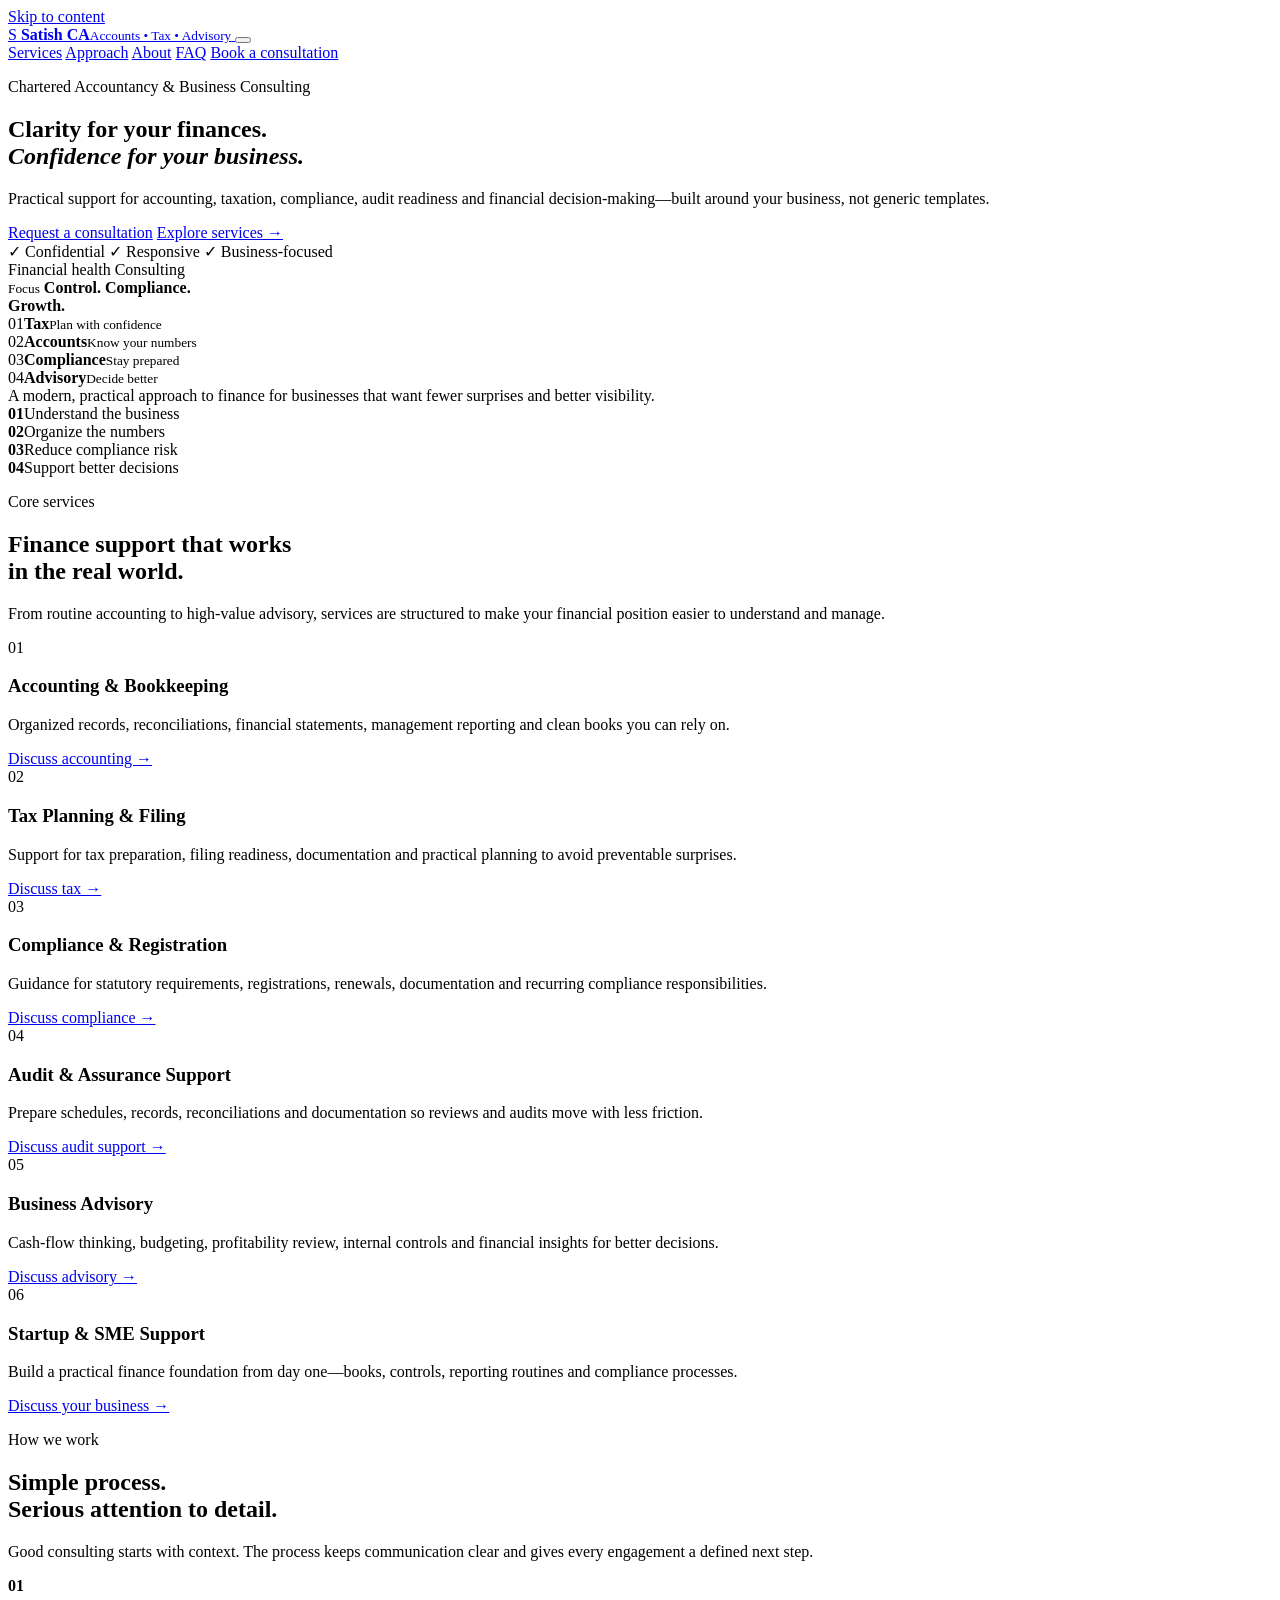
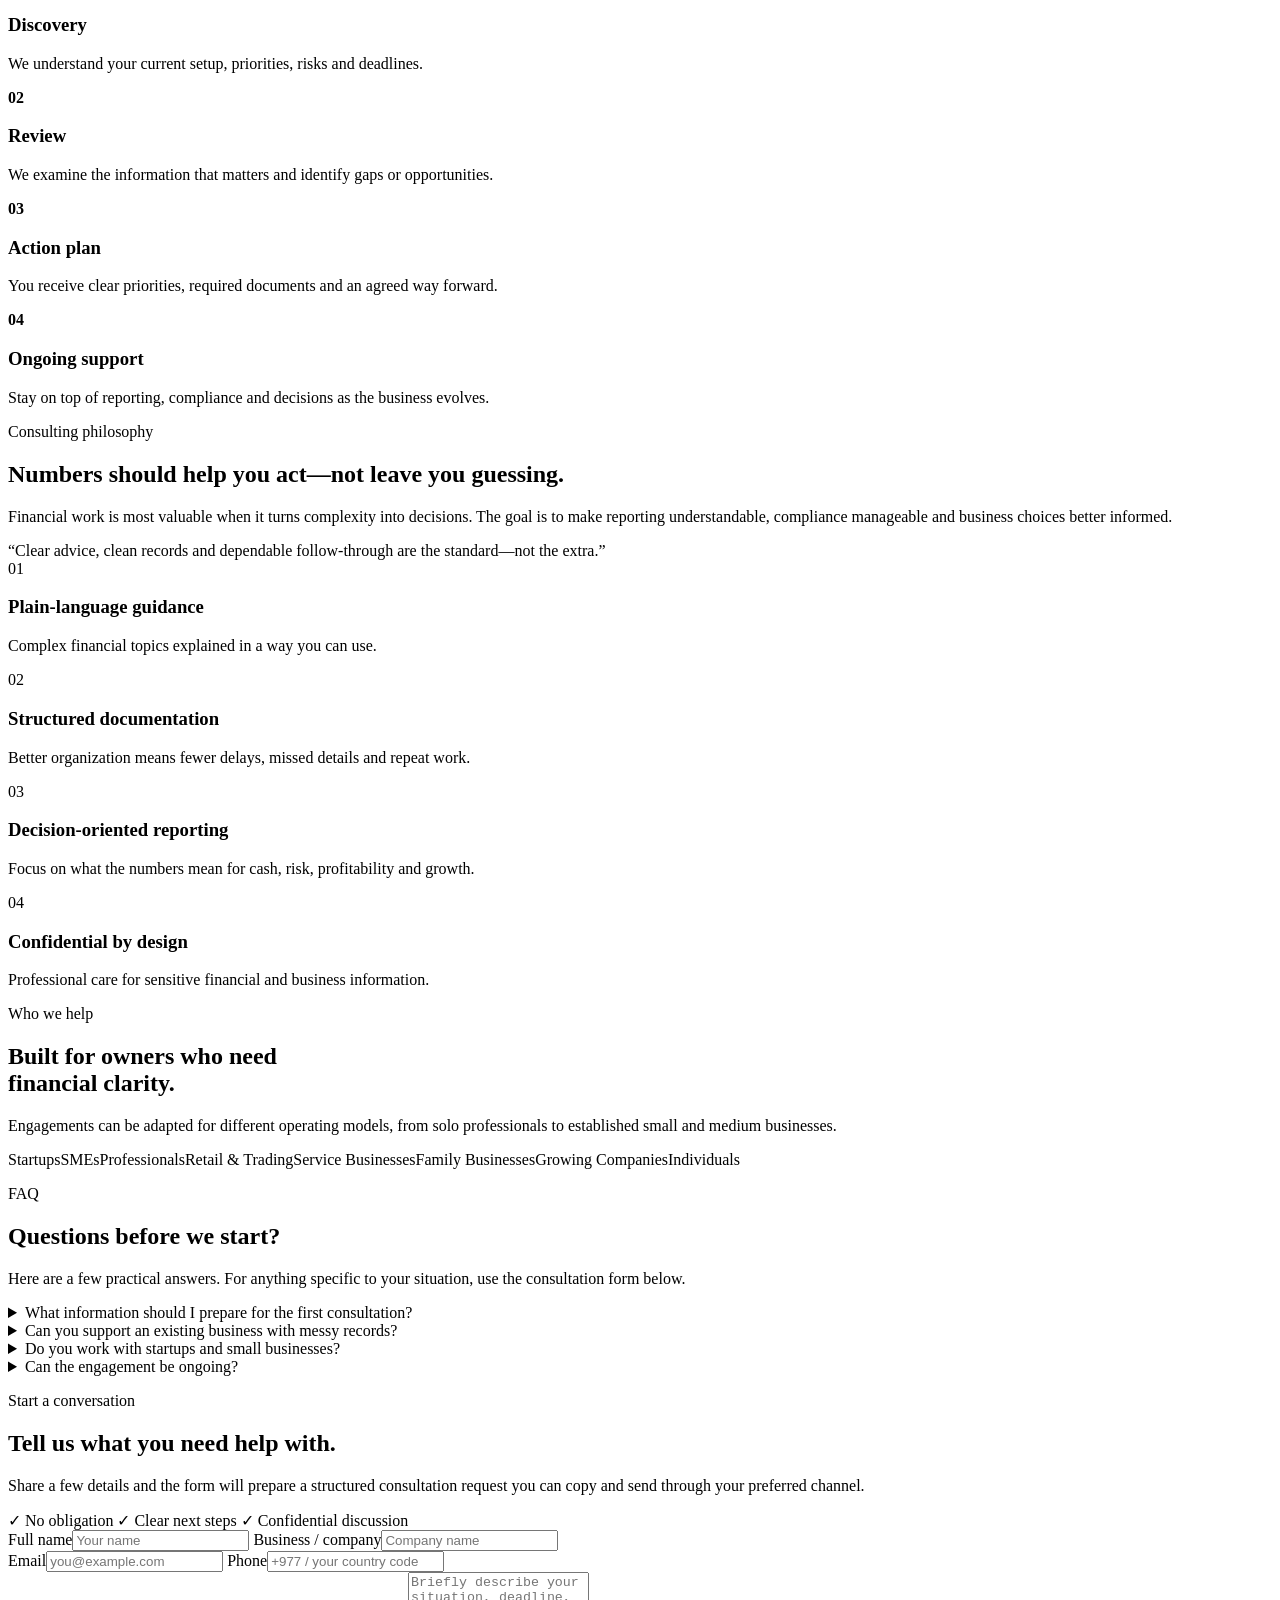
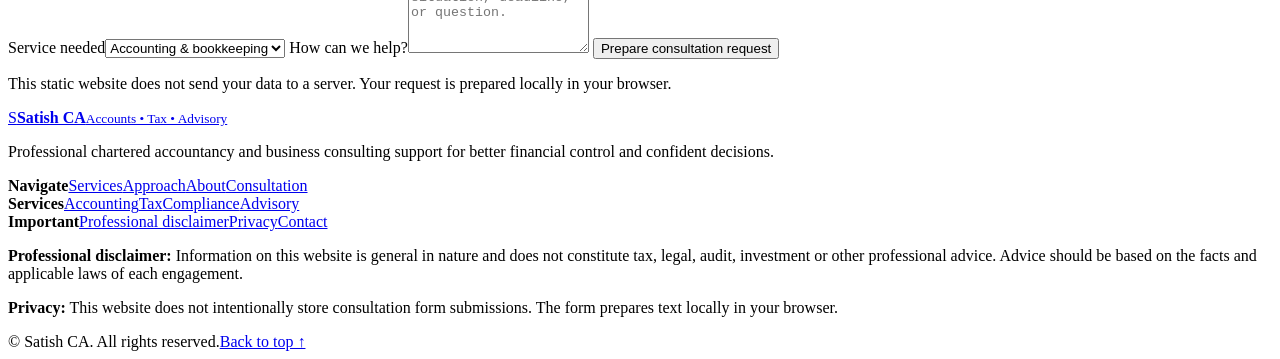
==== index.html @ e6add45e "Build professional CA consulting portfolio homepage" ====
<!doctype html>
<html lang="en">
<head>
  <meta charset="utf-8" />
  <meta name="viewport" content="width=device-width, initial-scale=1" />
  <title>Satish CA | Chartered Accountancy & Business Consulting</title>
  <meta name="description" content="Professional chartered accountancy, tax, compliance, audit support, bookkeeping and business advisory services for individuals, startups and growing businesses." />
  <meta name="theme-color" content="#0b1f1a" />
  <meta property="og:title" content="Satish CA | Chartered Accountancy & Business Consulting" />
  <meta property="og:description" content="Clear financial guidance. Reliable compliance. Better business decisions." />
  <meta property="og:type" content="website" />
  <link rel="preconnect" href="https://fonts.googleapis.com" />
  <link rel="preconnect" href="https://fonts.gstatic.com" crossorigin />
  <link href="https://fonts.googleapis.com/css2?family=DM+Sans:wght@400;500;600;700&family=Playfair+Display:wght@600;700&display=swap" rel="stylesheet" />
  <link rel="stylesheet" href="styles.css" />
</head>
<body>
  <a class="skip-link" href="#main">Skip to content</a>
  <header class="site-header" id="top">
    <div class="container nav-wrap">
      <a class="brand" href="#top" aria-label="Satish CA home">
        <span class="brand-mark" aria-hidden="true">S</span>
        <span><strong>Satish CA</strong><small>Accounts • Tax • Advisory</small></span>
      </a>
      <button class="menu-toggle" aria-expanded="false" aria-controls="site-nav" aria-label="Open menu">
        <span></span><span></span><span></span>
      </button>
      <nav id="site-nav" class="site-nav" aria-label="Primary navigation">
        <a href="#services">Services</a>
        <a href="#approach">Approach</a>
        <a href="#about">About</a>
        <a href="#faq">FAQ</a>
        <a class="nav-cta" href="#contact">Book a consultation</a>
      </nav>
    </div>
  </header>

  <main id="main">
    <section class="hero">
      <div class="hero-glow hero-glow-one"></div>
      <div class="hero-glow hero-glow-two"></div>
      <div class="container hero-grid">
        <div class="hero-copy reveal">
          <p class="eyebrow">Chartered Accountancy & Business Consulting</p>
          <h1>Clarity for your finances.<br><em>Confidence for your business.</em></h1>
          <p class="hero-lead">Practical support for accounting, taxation, compliance, audit readiness and financial decision-making—built around your business, not generic templates.</p>
          <div class="hero-actions">
            <a class="btn btn-primary" href="#contact">Request a consultation</a>
            <a class="btn btn-ghost" href="#services">Explore services <span aria-hidden="true">→</span></a>
          </div>
          <div class="trust-row" aria-label="Service benefits">
            <span>✓ Confidential</span>
            <span>✓ Responsive</span>
            <span>✓ Business-focused</span>
          </div>
        </div>
        <aside class="hero-card reveal" aria-label="Consulting overview">
          <div class="hero-card-top">
            <span>Financial health</span>
            <span class="status"><i></i>Consulting</span>
          </div>
          <div class="metric">
            <small>Focus</small>
            <strong>Control. Compliance.<br>Growth.</strong>
          </div>
          <div class="mini-grid">
            <div><span class="mini-icon">01</span><strong>Tax</strong><small>Plan with confidence</small></div>
            <div><span class="mini-icon">02</span><strong>Accounts</strong><small>Know your numbers</small></div>
            <div><span class="mini-icon">03</span><strong>Compliance</strong><small>Stay prepared</small></div>
            <div><span class="mini-icon">04</span><strong>Advisory</strong><small>Decide better</small></div>
          </div>
          <div class="card-note">A modern, practical approach to finance for businesses that want fewer surprises and better visibility.</div>
        </aside>
      </div>
    </section>

    <section class="proof-strip">
      <div class="container proof-grid">
        <div><strong>01</strong><span>Understand the business</span></div>
        <div><strong>02</strong><span>Organize the numbers</span></div>
        <div><strong>03</strong><span>Reduce compliance risk</span></div>
        <div><strong>04</strong><span>Support better decisions</span></div>
      </div>
    </section>

    <section class="section" id="services">
      <div class="container">
        <div class="section-head reveal">
          <div><p class="eyebrow">Core services</p><h2>Finance support that works<br>in the real world.</h2></div>
          <p>From routine accounting to high-value advisory, services are structured to make your financial position easier to understand and manage.</p>
        </div>
        <div class="service-grid">
          <article class="service-card reveal"><span>01</span><h3>Accounting & Bookkeeping</h3><p>Organized records, reconciliations, financial statements, management reporting and clean books you can rely on.</p><a href="#contact">Discuss accounting →</a></article>
          <article class="service-card reveal"><span>02</span><h3>Tax Planning & Filing</h3><p>Support for tax preparation, filing readiness, documentation and practical planning to avoid preventable surprises.</p><a href="#contact">Discuss tax →</a></article>
          <article class="service-card reveal"><span>03</span><h3>Compliance & Registration</h3><p>Guidance for statutory requirements, registrations, renewals, documentation and recurring compliance responsibilities.</p><a href="#contact">Discuss compliance →</a></article>
          <article class="service-card reveal"><span>04</span><h3>Audit & Assurance Support</h3><p>Prepare schedules, records, reconciliations and documentation so reviews and audits move with less friction.</p><a href="#contact">Discuss audit support →</a></article>
          <article class="service-card reveal"><span>05</span><h3>Business Advisory</h3><p>Cash-flow thinking, budgeting, profitability review, internal controls and financial insights for better decisions.</p><a href="#contact">Discuss advisory →</a></article>
          <article class="service-card reveal"><span>06</span><h3>Startup & SME Support</h3><p>Build a practical finance foundation from day one—books, controls, reporting routines and compliance processes.</p><a href="#contact">Discuss your business →</a></article>
        </div>
      </div>
    </section>

    <section class="section section-dark" id="approach">
      <div class="container">
        <div class="section-head light reveal">
          <div><p class="eyebrow">How we work</p><h2>Simple process.<br>Serious attention to detail.</h2></div>
          <p>Good consulting starts with context. The process keeps communication clear and gives every engagement a defined next step.</p>
        </div>
        <div class="process-grid">
          <article class="process-card reveal"><b>01</b><h3>Discovery</h3><p>We understand your current setup, priorities, risks and deadlines.</p></article>
          <article class="process-card reveal"><b>02</b><h3>Review</h3><p>We examine the information that matters and identify gaps or opportunities.</p></article>
          <article class="process-card reveal"><b>03</b><h3>Action plan</h3><p>You receive clear priorities, required documents and an agreed way forward.</p></article>
          <article class="process-card reveal"><b>04</b><h3>Ongoing support</h3><p>Stay on top of reporting, compliance and decisions as the business evolves.</p></article>
        </div>
      </div>
    </section>

    <section class="section" id="about">
      <div class="container about-grid">
        <div class="about-panel reveal">
          <p class="eyebrow">Consulting philosophy</p>
          <h2>Numbers should help you act—not leave you guessing.</h2>
          <p>Financial work is most valuable when it turns complexity into decisions. The goal is to make reporting understandable, compliance manageable and business choices better informed.</p>
          <div class="quote">“Clear advice, clean records and dependable follow-through are the standard—not the extra.”</div>
        </div>
        <div class="about-list reveal">
          <div><span>01</span><div><h3>Plain-language guidance</h3><p>Complex financial topics explained in a way you can use.</p></div></div>
          <div><span>02</span><div><h3>Structured documentation</h3><p>Better organization means fewer delays, missed details and repeat work.</p></div></div>
          <div><span>03</span><div><h3>Decision-oriented reporting</h3><p>Focus on what the numbers mean for cash, risk, profitability and growth.</p></div></div>
          <div><span>04</span><div><h3>Confidential by design</h3><p>Professional care for sensitive financial and business information.</p></div></div>
        </div>
      </div>
    </section>

    <section class="section industries">
      <div class="container">
        <div class="section-head reveal">
          <div><p class="eyebrow">Who we help</p><h2>Built for owners who need<br>financial clarity.</h2></div>
          <p>Engagements can be adapted for different operating models, from solo professionals to established small and medium businesses.</p>
        </div>
        <div class="pill-grid reveal">
          <span>Startups</span><span>SMEs</span><span>Professionals</span><span>Retail & Trading</span><span>Service Businesses</span><span>Family Businesses</span><span>Growing Companies</span><span>Individuals</span>
        </div>
      </div>
    </section>

    <section class="section faq-section" id="faq">
      <div class="container faq-grid">
        <div class="reveal"><p class="eyebrow">FAQ</p><h2>Questions before we start?</h2><p>Here are a few practical answers. For anything specific to your situation, use the consultation form below.</p></div>
        <div class="accordion reveal">
          <details><summary>What information should I prepare for the first consultation?</summary><p>Bring the question you want solved plus any relevant financial statements, tax/compliance notices, registration details or internal reports. You can begin with whatever you already have.</p></details>
          <details><summary>Can you support an existing business with messy records?</summary><p>Yes. The first step is usually a structured review to identify missing records, reconciliation gaps, compliance deadlines and the right cleanup sequence.</p></details>
          <details><summary>Do you work with startups and small businesses?</summary><p>Yes. Early-stage businesses often benefit most from getting bookkeeping, reporting routines, controls and compliance organized before complexity grows.</p></details>
          <details><summary>Can the engagement be ongoing?</summary><p>Yes. Depending on your needs, support can be project-based or structured as recurring accounting, reporting, compliance and advisory work.</p></details>
        </div>
      </div>
    </section>

    <section class="contact-section" id="contact">
      <div class="container contact-grid">
        <div class="contact-copy reveal">
          <p class="eyebrow">Start a conversation</p>
          <h2>Tell us what you need help with.</h2>
          <p>Share a few details and the form will prepare a structured consultation request you can copy and send through your preferred channel.</p>
          <div class="contact-points">
            <span>✓ No obligation</span>
            <span>✓ Clear next steps</span>
            <span>✓ Confidential discussion</span>
          </div>
        </div>
        <form class="contact-form reveal" id="consultation-form">
          <div class="field-row">
            <label>Full name<input required name="name" autocomplete="name" placeholder="Your name" /></label>
            <label>Business / company<input name="company" autocomplete="organization" placeholder="Company name" /></label>
          </div>
          <div class="field-row">
            <label>Email<input required type="email" name="email" autocomplete="email" placeholder="you@example.com" /></label>
            <label>Phone<input name="phone" autocomplete="tel" placeholder="+977 / your country code" /></label>
          </div>
          <label>Service needed<select name="service"><option>Accounting & bookkeeping</option><option>Tax planning & filing</option><option>Compliance & registration</option><option>Audit support</option><option>Business advisory</option><option>Startup / SME support</option><option>Other</option></select></label>
          <label>How can we help?<textarea required name="message" rows="5" placeholder="Briefly describe your situation, deadline, or question."></textarea></label>
          <button class="btn btn-primary btn-wide" type="submit">Prepare consultation request</button>
          <p class="form-note">This static website does not send your data to a server. Your request is prepared locally in your browser.</p>
          <div class="form-result" id="form-result" hidden>
            <strong>Your request is ready.</strong>
            <textarea id="request-output" rows="8" readonly></textarea>
            <button type="button" class="btn btn-ghost" id="copy-request">Copy request</button>
          </div>
        </form>
      </div>
    </section>
  </main>

  <footer class="site-footer">
    <div class="container footer-grid">
      <div>
        <a class="brand footer-brand" href="#top"><span class="brand-mark">S</span><span><strong>Satish CA</strong><small>Accounts • Tax • Advisory</small></span></a>
        <p>Professional chartered accountancy and business consulting support for better financial control and confident decisions.</p>
      </div>
      <div><strong>Navigate</strong><a href="#services">Services</a><a href="#approach">Approach</a><a href="#about">About</a><a href="#contact">Consultation</a></div>
      <div><strong>Services</strong><a href="#services">Accounting</a><a href="#services">Tax</a><a href="#services">Compliance</a><a href="#services">Advisory</a></div>
      <div><strong>Important</strong><a href="#disclaimer">Professional disclaimer</a><a href="#privacy">Privacy</a><a href="#contact">Contact</a></div>
    </div>
    <div class="container legal" id="disclaimer">
      <p><strong>Professional disclaimer:</strong> Information on this website is general in nature and does not constitute tax, legal, audit, investment or other professional advice. Advice should be based on the facts and applicable laws of each engagement.</p>
      <p id="privacy"><strong>Privacy:</strong> This website does not intentionally store consultation form submissions. The form prepares text locally in your browser.</p>
      <div class="legal-bottom"><span>© <span id="year"></span> Satish CA. All rights reserved.</span><a href="#top">Back to top ↑</a></div>
    </div>
  </footer>
  <script src="script.js"></script>
</body>
</html>
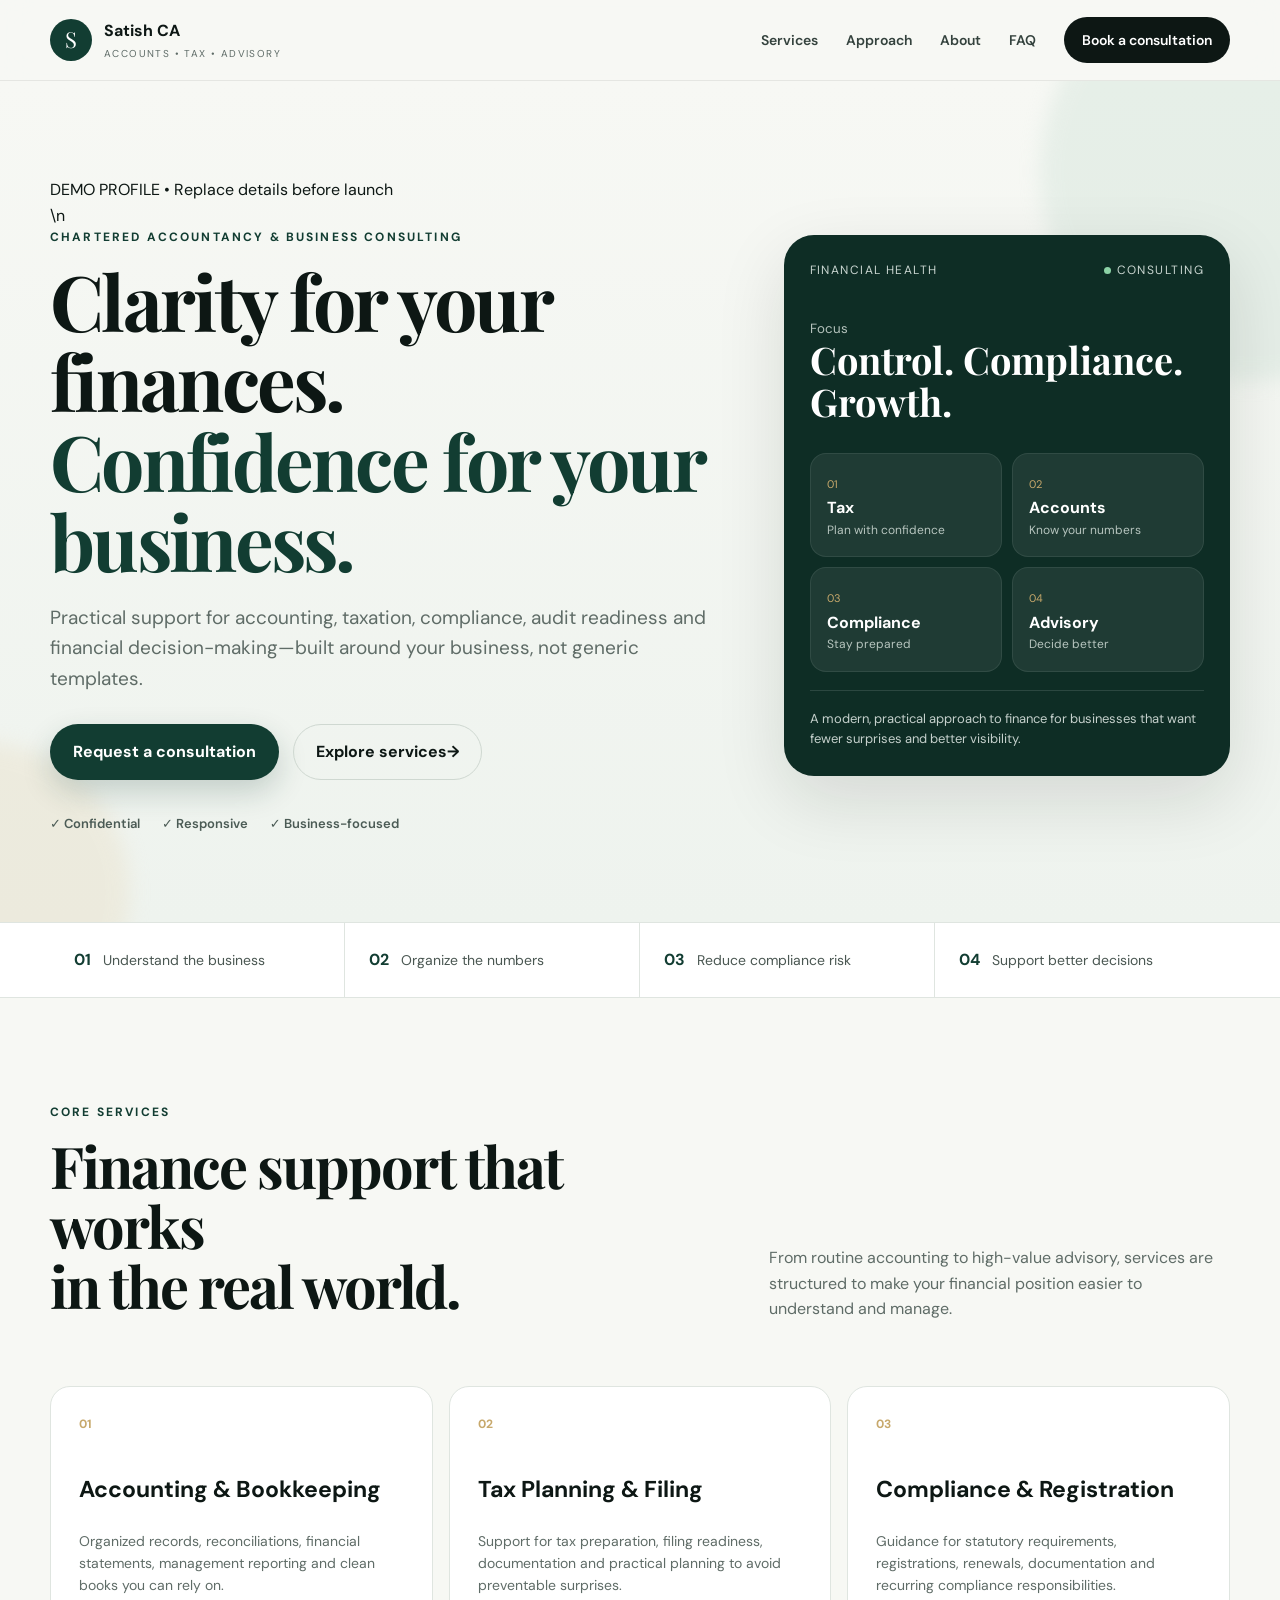
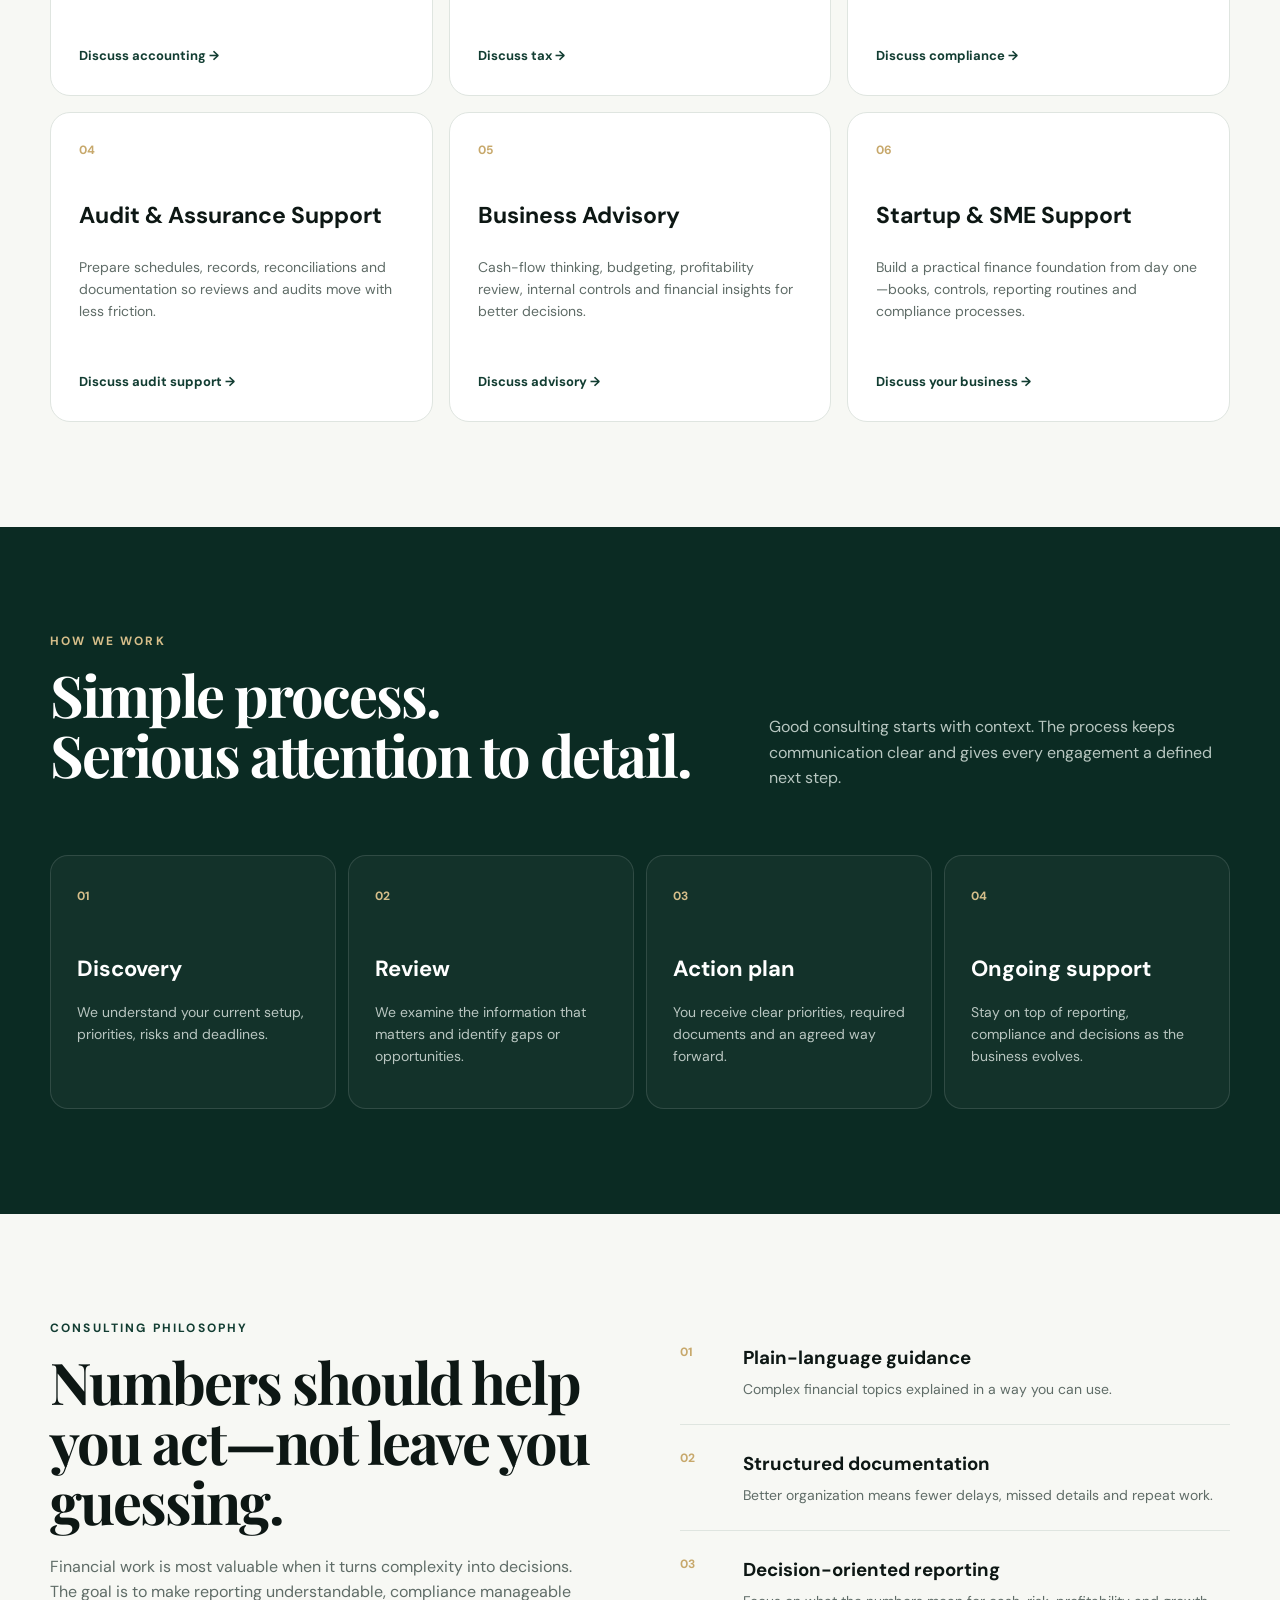
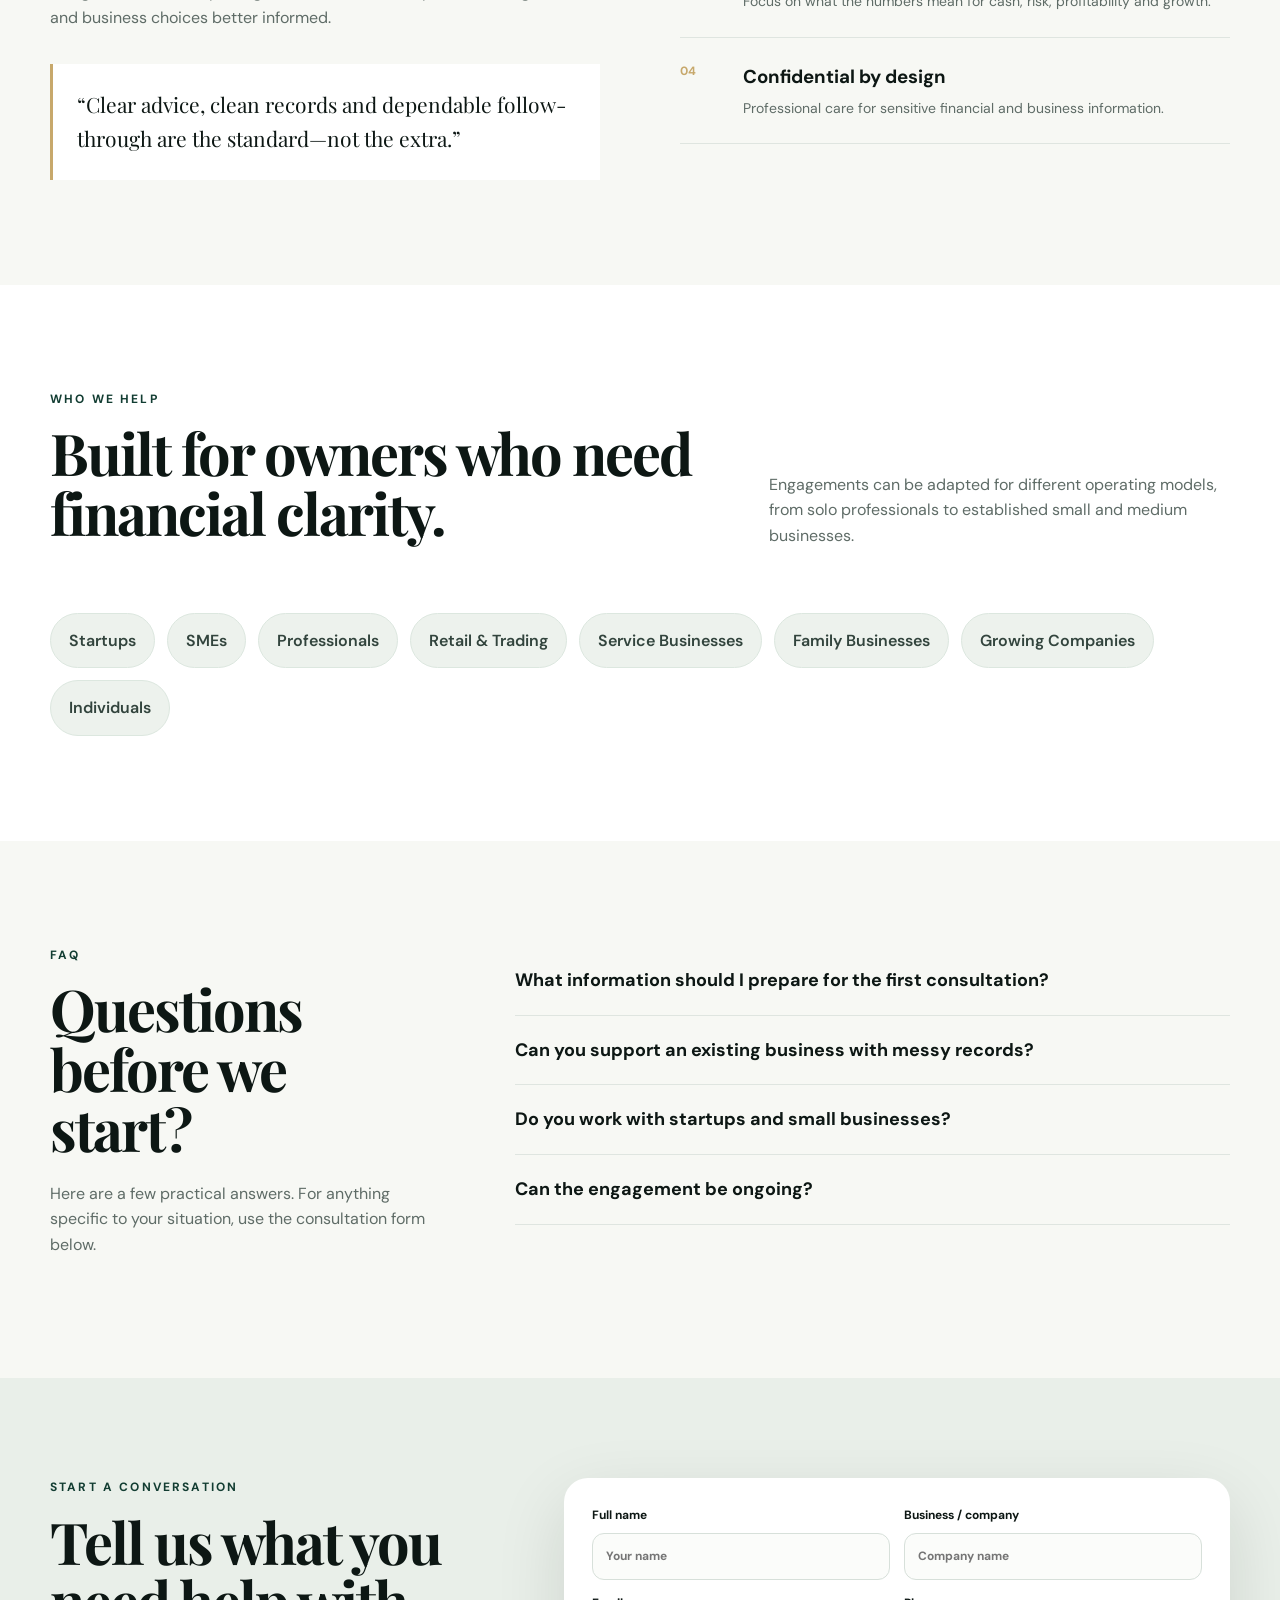
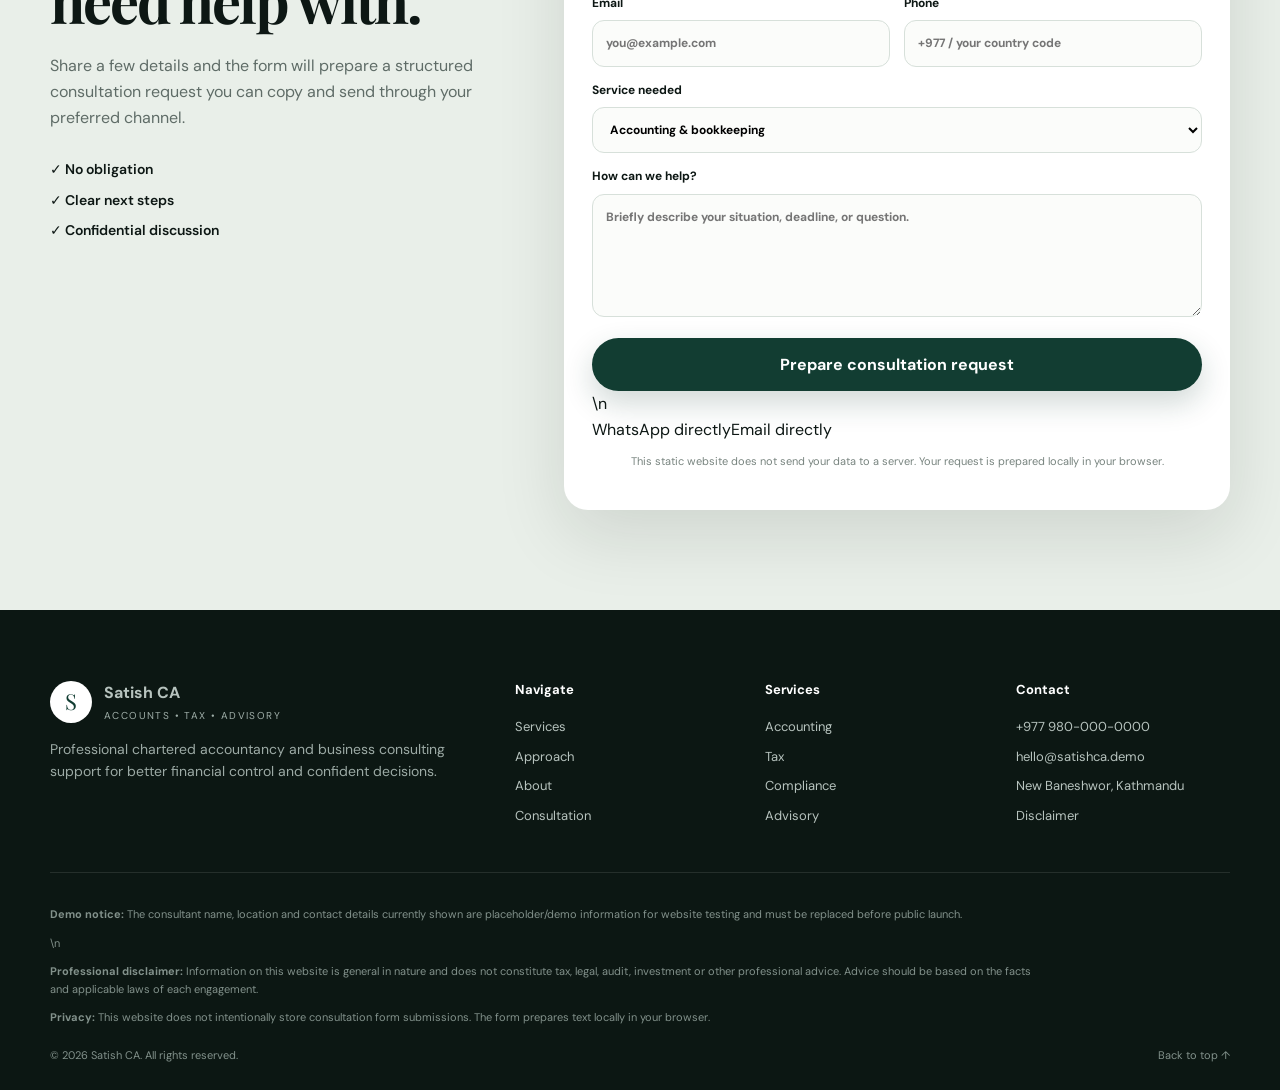
==== commit 9a7837ab: "Add demo consultant profile and working contact actions" ====
--- a/index.html
+++ b/index.html
@@ -41,7 +41,7 @@
       <div class="hero-glow hero-glow-two"></div>
       <div class="container hero-grid">
         <div class="hero-copy reveal">
-          <p class="eyebrow">Chartered Accountancy & Business Consulting</p>
+          <div class="demo-badge">DEMO PROFILE • Replace details before launch</div>\n          <p class="eyebrow">Chartered Accountancy & Business Consulting</p>
           <h1>Clarity for your finances.<br><em>Confidence for your business.</em></h1>
           <p class="hero-lead">Practical support for accounting, taxation, compliance, audit readiness and financial decision-making—built around your business, not generic templates.</p>
           <div class="hero-actions">
@@ -179,7 +179,7 @@
           </div>
           <label>Service needed<select name="service"><option>Accounting & bookkeeping</option><option>Tax planning & filing</option><option>Compliance & registration</option><option>Audit support</option><option>Business advisory</option><option>Startup / SME support</option><option>Other</option></select></label>
           <label>How can we help?<textarea required name="message" rows="5" placeholder="Briefly describe your situation, deadline, or question."></textarea></label>
-          <button class="btn btn-primary btn-wide" type="submit">Prepare consultation request</button>
+          <button class="btn btn-primary btn-wide" type="submit">Prepare consultation request</button>\n          <div class="form-shortcuts"><a href="https://wa.me/9779800000000" target="_blank" rel="noopener">WhatsApp directly</a><a href="mailto:hello@satishca.demo">Email directly</a></div>
           <p class="form-note">This static website does not send your data to a server. Your request is prepared locally in your browser.</p>
           <div class="form-result" id="form-result" hidden>
             <strong>Your request is ready.</strong>
@@ -199,10 +199,10 @@
       </div>
       <div><strong>Navigate</strong><a href="#services">Services</a><a href="#approach">Approach</a><a href="#about">About</a><a href="#contact">Consultation</a></div>
       <div><strong>Services</strong><a href="#services">Accounting</a><a href="#services">Tax</a><a href="#services">Compliance</a><a href="#services">Advisory</a></div>
-      <div><strong>Important</strong><a href="#disclaimer">Professional disclaimer</a><a href="#privacy">Privacy</a><a href="#contact">Contact</a></div>
+      <div><strong>Contact</strong><a href="tel:+9779800000000">+977 980-000-0000</a><a href="mailto:hello@satishca.demo">hello@satishca.demo</a><a href="#contact">New Baneshwor, Kathmandu</a><a href="#disclaimer">Disclaimer</a></div>
     </div>
     <div class="container legal" id="disclaimer">
-      <p><strong>Professional disclaimer:</strong> Information on this website is general in nature and does not constitute tax, legal, audit, investment or other professional advice. Advice should be based on the facts and applicable laws of each engagement.</p>
+      <p><strong>Demo notice:</strong> The consultant name, location and contact details currently shown are placeholder/demo information for website testing and must be replaced before public launch.</p>\n      <p><strong>Professional disclaimer:</strong> Information on this website is general in nature and does not constitute tax, legal, audit, investment or other professional advice. Advice should be based on the facts and applicable laws of each engagement.</p>
       <p id="privacy"><strong>Privacy:</strong> This website does not intentionally store consultation form submissions. The form prepares text locally in your browser.</p>
       <div class="legal-bottom"><span>© <span id="year"></span> Satish CA. All rights reserved.</span><a href="#top">Back to top ↑</a></div>
     </div>
--- a/styles.css
+++ b/styles.css
@@ -0,0 +1,99 @@
+:root{
+  --ink:#0d1714;--muted:#5f6c67;--paper:#f7f8f4;--white:#fff;--forest:#123d32;--forest-2:#0b2b23;
+  --gold:#c7a86b;--line:#dfe5e0;--soft:#edf2ed;--radius:24px;--shadow:0 24px 70px rgba(13,23,20,.12);
+}
+*{box-sizing:border-box}
+html{scroll-behavior:smooth}
+body{margin:0;font-family:"DM Sans",system-ui,sans-serif;color:var(--ink);background:var(--paper);line-height:1.6}
+a{color:inherit;text-decoration:none}
+button,input,select,textarea{font:inherit}
+img{max-width:100%}
+.container{width:min(1180px,calc(100% - 40px));margin:auto}
+.skip-link{position:absolute;left:-999px;top:10px;background:#fff;padding:10px;z-index:999}
+.skip-link:focus{left:10px}
+.site-header{position:sticky;top:0;z-index:100;background:rgba(247,248,244,.9);backdrop-filter:blur(16px);border-bottom:1px solid rgba(13,23,20,.08)}
+.nav-wrap{height:80px;display:flex;align-items:center;justify-content:space-between}
+.brand{display:flex;align-items:center;gap:12px}
+.brand-mark{width:42px;height:42px;border-radius:50%;display:grid;place-items:center;background:var(--forest);color:#fff;font-family:"Playfair Display",serif;font-size:22px}
+.brand strong,.brand small{display:block}.brand strong{font-size:16px}.brand small{font-size:10px;letter-spacing:.14em;text-transform:uppercase;color:var(--muted);margin-top:2px}
+.site-nav{display:flex;gap:28px;align-items:center;font-size:14px;font-weight:600}
+.site-nav>a:not(.nav-cta){color:#34423d}
+.nav-cta{padding:12px 18px;background:var(--ink);color:#fff;border-radius:999px}
+.menu-toggle{display:none;background:none;border:0;padding:8px}.menu-toggle span{display:block;width:24px;height:2px;background:var(--ink);margin:5px}
+.hero{position:relative;overflow:hidden;padding:96px 0 88px;background:linear-gradient(180deg,#f7f8f4 0,#eef3ee 100%)}
+.hero-grid{display:grid;grid-template-columns:1.2fr .8fr;gap:64px;align-items:center;position:relative;z-index:1}
+.hero-copy h1,.section-head h2,.about-panel h2,.faq-grid h2,.contact-copy h2{font-family:"Playfair Display",serif;line-height:1.04;margin:14px 0 22px;letter-spacing:-.035em}
+.hero-copy h1{font-size:clamp(48px,6vw,78px);max-width:800px}
+.hero-copy h1 em{color:var(--forest);font-style:normal}
+.eyebrow{font-size:12px;letter-spacing:.18em;text-transform:uppercase;font-weight:700;color:var(--forest);margin:0}
+.hero-lead{font-size:19px;max-width:660px;color:var(--muted)}
+.hero-actions{display:flex;gap:14px;margin-top:30px;flex-wrap:wrap}
+.btn{display:inline-flex;align-items:center;justify-content:center;border-radius:999px;padding:14px 22px;font-weight:700;border:1px solid transparent;cursor:pointer;transition:.2s}
+.btn:hover{transform:translateY(-2px)}
+.btn-primary{background:var(--forest);color:#fff;box-shadow:0 12px 30px rgba(18,61,50,.2)}
+.btn-ghost{background:transparent;border-color:#cfd8d1}
+.trust-row{display:flex;gap:22px;flex-wrap:wrap;margin-top:34px;color:#4b5b55;font-size:13px;font-weight:600}
+.hero-card{background:#0e2d25;color:#fff;border-radius:30px;padding:26px;box-shadow:var(--shadow);transform:rotate(1deg)}
+.hero-card-top{display:flex;justify-content:space-between;color:#c9d5d0;font-size:12px;text-transform:uppercase;letter-spacing:.12em}
+.status i{width:7px;height:7px;background:#8cd2a6;border-radius:50%;display:inline-block;margin-right:6px}
+.metric{padding:38px 0 28px}.metric small{display:block;color:#b4c2bc}.metric strong{font-family:"Playfair Display",serif;font-size:38px;line-height:1.05}
+.mini-grid{display:grid;grid-template-columns:1fr 1fr;gap:10px}
+.mini-grid>div{padding:16px;background:rgba(255,255,255,.07);border:1px solid rgba(255,255,255,.08);border-radius:16px}
+.mini-grid strong,.mini-grid small{display:block}.mini-grid small{color:#b7c5bf;font-size:12px}.mini-icon{font-size:11px;color:var(--gold)}
+.card-note{margin-top:18px;padding-top:18px;border-top:1px solid rgba(255,255,255,.12);color:#c5d0cc;font-size:13px}
+.hero-glow{position:absolute;border-radius:50%;filter:blur(10px);opacity:.4}.hero-glow-one{width:420px;height:420px;background:#cfe2d7;right:-180px;top:-120px}.hero-glow-two{width:300px;height:300px;background:#eadfc6;left:-170px;bottom:-120px}
+.proof-strip{background:#fff;border-top:1px solid var(--line);border-bottom:1px solid var(--line)}
+.proof-grid{display:grid;grid-template-columns:repeat(4,1fr)}
+.proof-grid>div{padding:24px;border-right:1px solid var(--line);display:flex;gap:12px;align-items:center}.proof-grid>div:last-child{border-right:0}
+.proof-grid strong{color:var(--forest)}.proof-grid span{font-size:14px;color:#4a5752}
+.section{padding:105px 0}
+.section-head{display:grid;grid-template-columns:1fr .7fr;gap:60px;align-items:end;margin-bottom:48px}
+.section-head h2,.about-panel h2,.faq-grid h2,.contact-copy h2{font-size:clamp(38px,4.5vw,58px)}
+.section-head>p{color:var(--muted);max-width:520px}
+.service-grid{display:grid;grid-template-columns:repeat(3,1fr);gap:16px}
+.service-card{background:#fff;border:1px solid var(--line);border-radius:20px;padding:28px;min-height:310px;display:flex;flex-direction:column;transition:.25s}
+.service-card:hover{transform:translateY(-6px);box-shadow:0 18px 50px rgba(13,23,20,.08);border-color:#c8d6cc}
+.service-card>span{font-size:12px;color:var(--gold);font-weight:700}.service-card h3{font-size:23px;line-height:1.2;margin:42px 0 12px}.service-card p{color:var(--muted);font-size:14px}.service-card a{margin-top:auto;color:var(--forest);font-weight:700;font-size:13px}
+.section-dark{background:var(--forest-2);color:#fff}.section-head.light .eyebrow{color:#d6be8a}.section-head.light>p{color:#b8c7c1}
+.process-grid{display:grid;grid-template-columns:repeat(4,1fr);gap:12px}
+.process-card{padding:26px;border:1px solid rgba(255,255,255,.12);border-radius:18px;background:rgba(255,255,255,.035)}
+.process-card b{font-size:12px;color:#d6be8a}.process-card h3{font-size:22px;margin:44px 0 10px}.process-card p{color:#b9c6c1;font-size:14px}
+.about-grid{display:grid;grid-template-columns:1fr 1fr;gap:80px;align-items:start}
+.about-panel p:not(.eyebrow){color:var(--muted)}
+.quote{margin-top:34px;padding:24px;border-left:3px solid var(--gold);background:#fff;font-family:"Playfair Display",serif;font-size:21px}
+.about-list>div{display:grid;grid-template-columns:45px 1fr;gap:18px;padding:24px 0;border-bottom:1px solid var(--line)}
+.about-list>div>span{color:var(--gold);font-size:12px;font-weight:700}.about-list h3{margin:0 0 5px}.about-list p{margin:0;color:var(--muted);font-size:14px}
+.industries{background:#fff}
+.pill-grid{display:flex;flex-wrap:wrap;gap:12px}.pill-grid span{padding:14px 18px;border-radius:999px;background:var(--soft);border:1px solid #dce7df;font-weight:600;color:#32443d}
+.faq-grid{display:grid;grid-template-columns:.7fr 1.3fr;gap:80px}.faq-grid>div:first-child>p:last-child{color:var(--muted)}
+.accordion details{border-bottom:1px solid var(--line);padding:20px 0}.accordion summary{cursor:pointer;font-weight:700;font-size:18px;list-style:none}.accordion summary::-webkit-details-marker{display:none}.accordion p{color:var(--muted);max-width:760px}
+.contact-section{background:#e9efe9;padding:100px 0}
+.contact-grid{display:grid;grid-template-columns:.8fr 1.2fr;gap:70px}
+.contact-copy>p:not(.eyebrow){color:var(--muted)}
+.contact-points{display:flex;flex-direction:column;gap:8px;margin-top:28px;font-size:14px;font-weight:600}
+.contact-form{background:#fff;border-radius:24px;padding:28px;box-shadow:var(--shadow)}
+.field-row{display:grid;grid-template-columns:1fr 1fr;gap:14px}
+.contact-form label{display:block;font-size:12px;font-weight:700;margin-bottom:14px}
+.contact-form input,.contact-form select,.contact-form textarea{width:100%;margin-top:7px;border:1px solid #d7e0da;background:#fbfcfa;border-radius:12px;padding:13px;outline:none}
+.contact-form input:focus,.contact-form select:focus,.contact-form textarea:focus{border-color:var(--forest);box-shadow:0 0 0 3px rgba(18,61,50,.08)}
+.btn-wide{width:100%;border:0}
+.form-note{font-size:11px;color:#78847f;text-align:center}
+.form-result{margin-top:16px;padding-top:16px;border-top:1px solid var(--line)}.form-result textarea{margin:10px 0}
+.site-footer{background:#0c1713;color:#dfe7e2;padding:70px 0 25px}
+.footer-grid{display:grid;grid-template-columns:1.4fr repeat(3,.7fr);gap:36px}
+.footer-brand .brand-mark{background:#fff;color:var(--forest)}.footer-brand small{color:#9faea8}
+.footer-grid>div:first-child p{max-width:420px;color:#9caaa5;font-size:14px}
+.footer-grid>div:not(:first-child){display:flex;flex-direction:column;gap:9px;font-size:13px}.footer-grid>div:not(:first-child)>strong{color:#fff;margin-bottom:7px}.footer-grid a{color:#b7c3be}
+.legal{border-top:1px solid rgba(255,255,255,.1);margin-top:45px;padding-top:22px;color:#82918b;font-size:11px}.legal p{max-width:1000px}.legal-bottom{display:flex;justify-content:space-between;gap:20px;margin-top:20px}
+.reveal{opacity:0;transform:translateY(18px);transition:opacity .7s ease,transform .7s ease}.reveal.visible{opacity:1;transform:none}
+@media (max-width:900px){
+  .menu-toggle{display:block}.site-nav{display:none;position:absolute;top:79px;left:20px;right:20px;padding:18px;background:#fff;border:1px solid var(--line);border-radius:18px;box-shadow:var(--shadow);flex-direction:column;align-items:stretch}.site-nav.open{display:flex}
+  .hero{padding:70px 0}.hero-grid,.section-head,.about-grid,.faq-grid,.contact-grid{grid-template-columns:1fr;gap:38px}.hero-card{max-width:600px;transform:none}
+  .service-grid{grid-template-columns:1fr 1fr}.process-grid{grid-template-columns:1fr 1fr}.footer-grid{grid-template-columns:1fr 1fr}
+}
+@media (max-width:620px){
+  .container{width:min(100% - 28px,1180px)}.nav-wrap{height:70px}.site-nav{top:69px}
+  .hero-copy h1{font-size:44px}.section{padding:78px 0}.service-grid,.process-grid,.proof-grid,.field-row,.footer-grid{grid-template-columns:1fr}
+  .proof-grid>div{border-right:0;border-bottom:1px solid var(--line)}.proof-grid>div:last-child{border-bottom:0}
+  .service-card{min-height:auto}.mini-grid{grid-template-columns:1fr 1fr}.contact-form{padding:20px}.legal-bottom{flex-direction:column}
+}
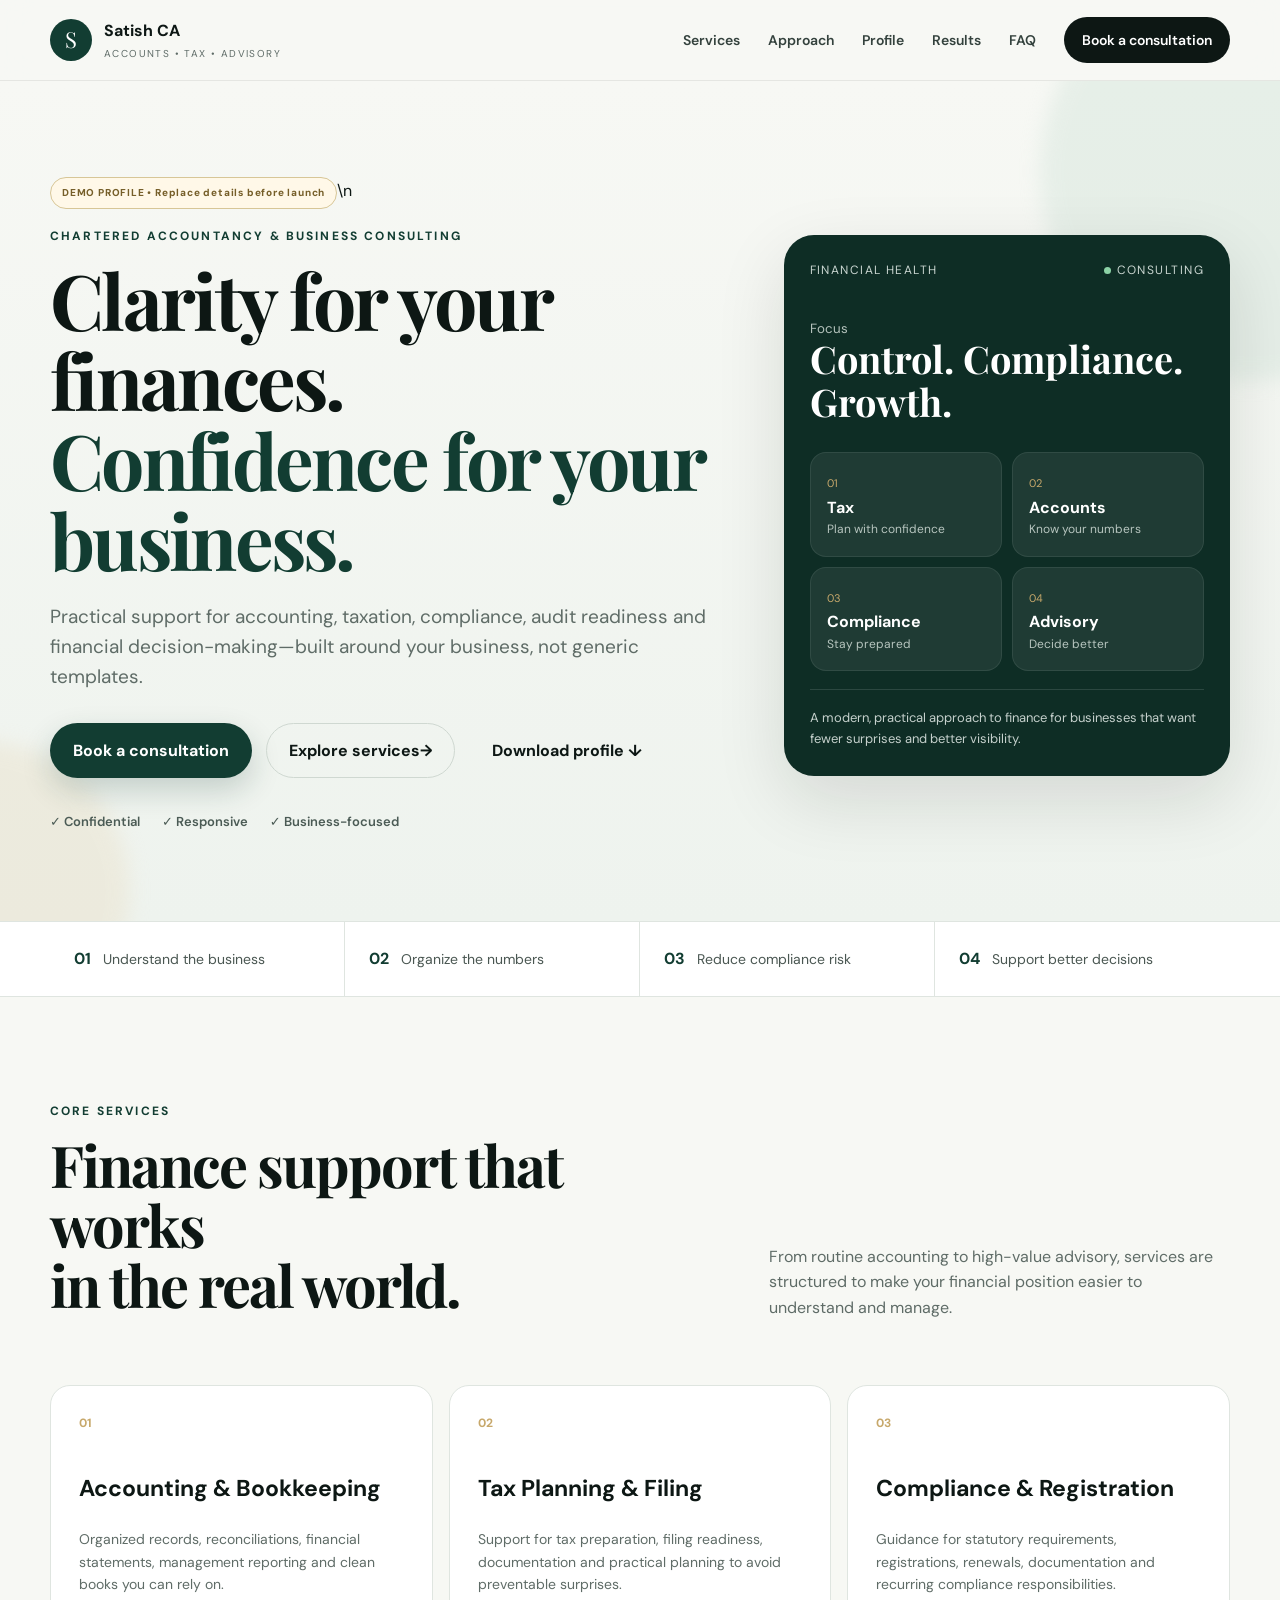
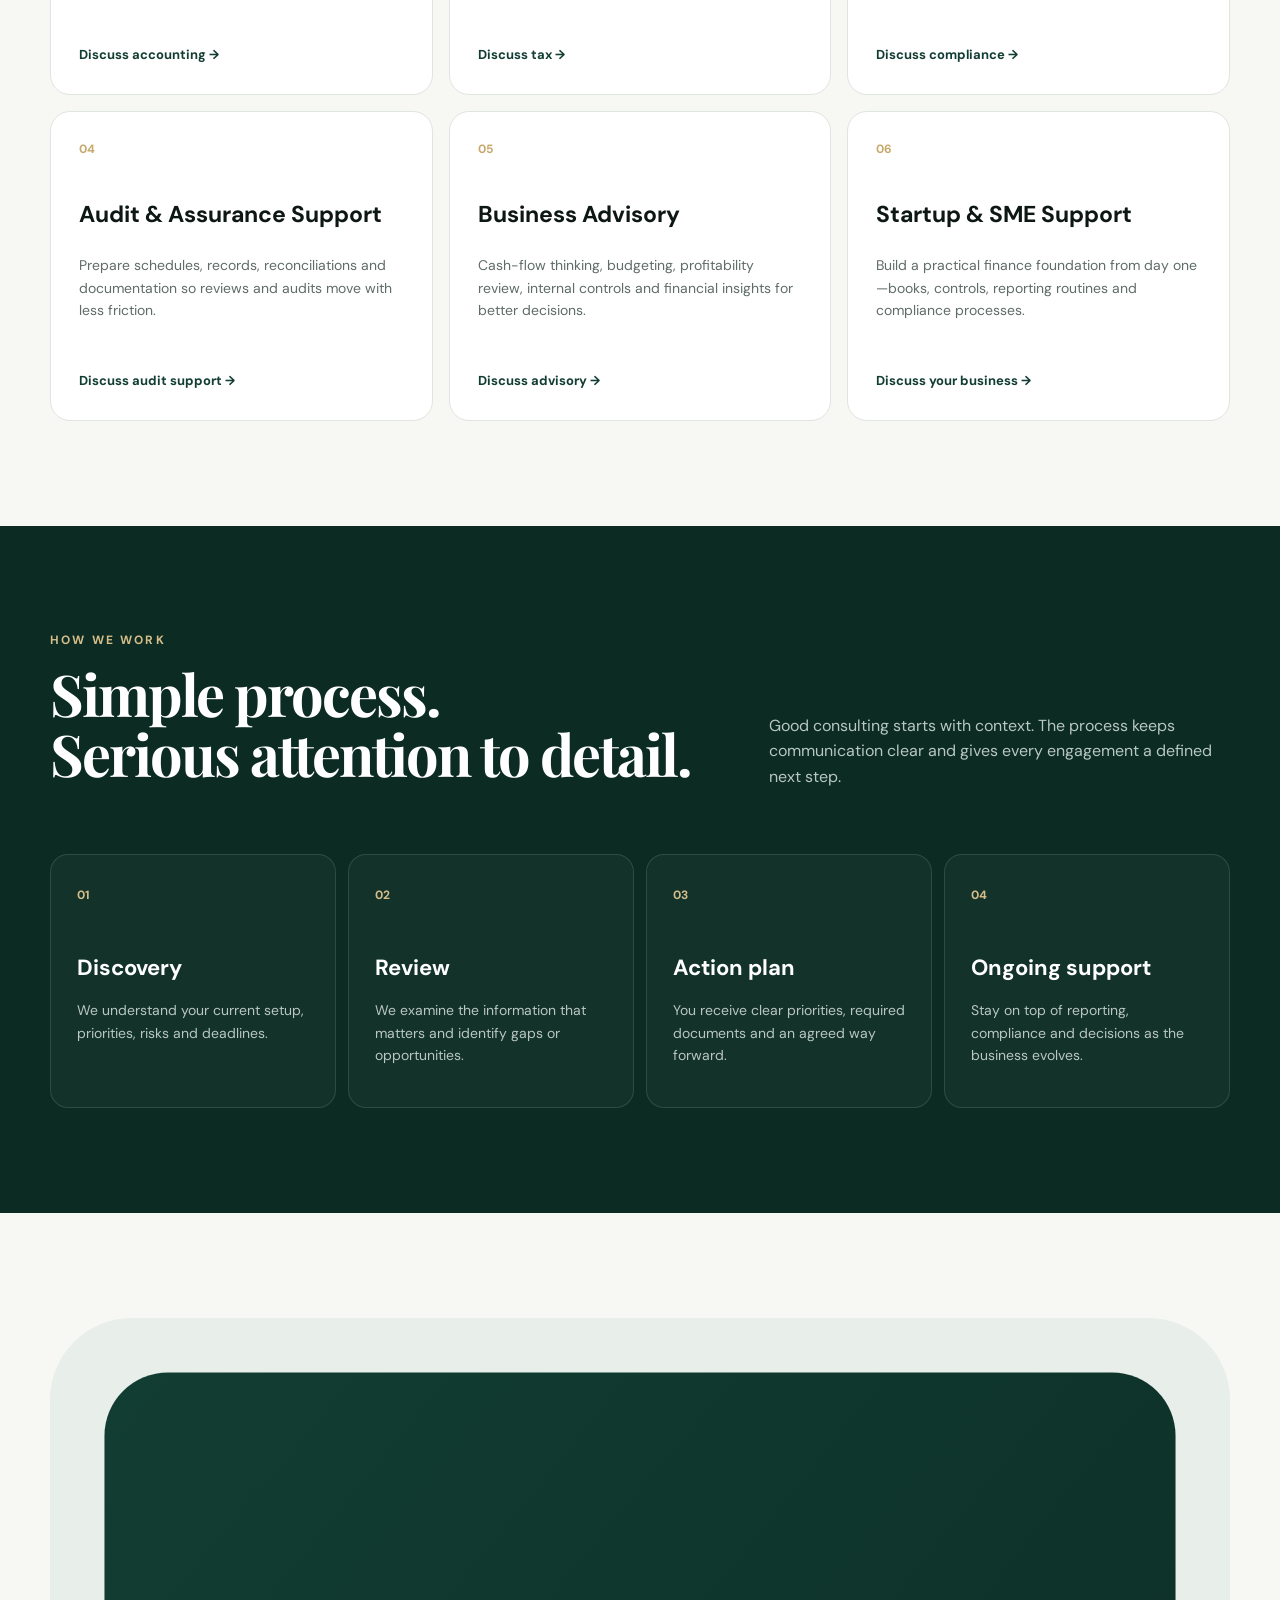
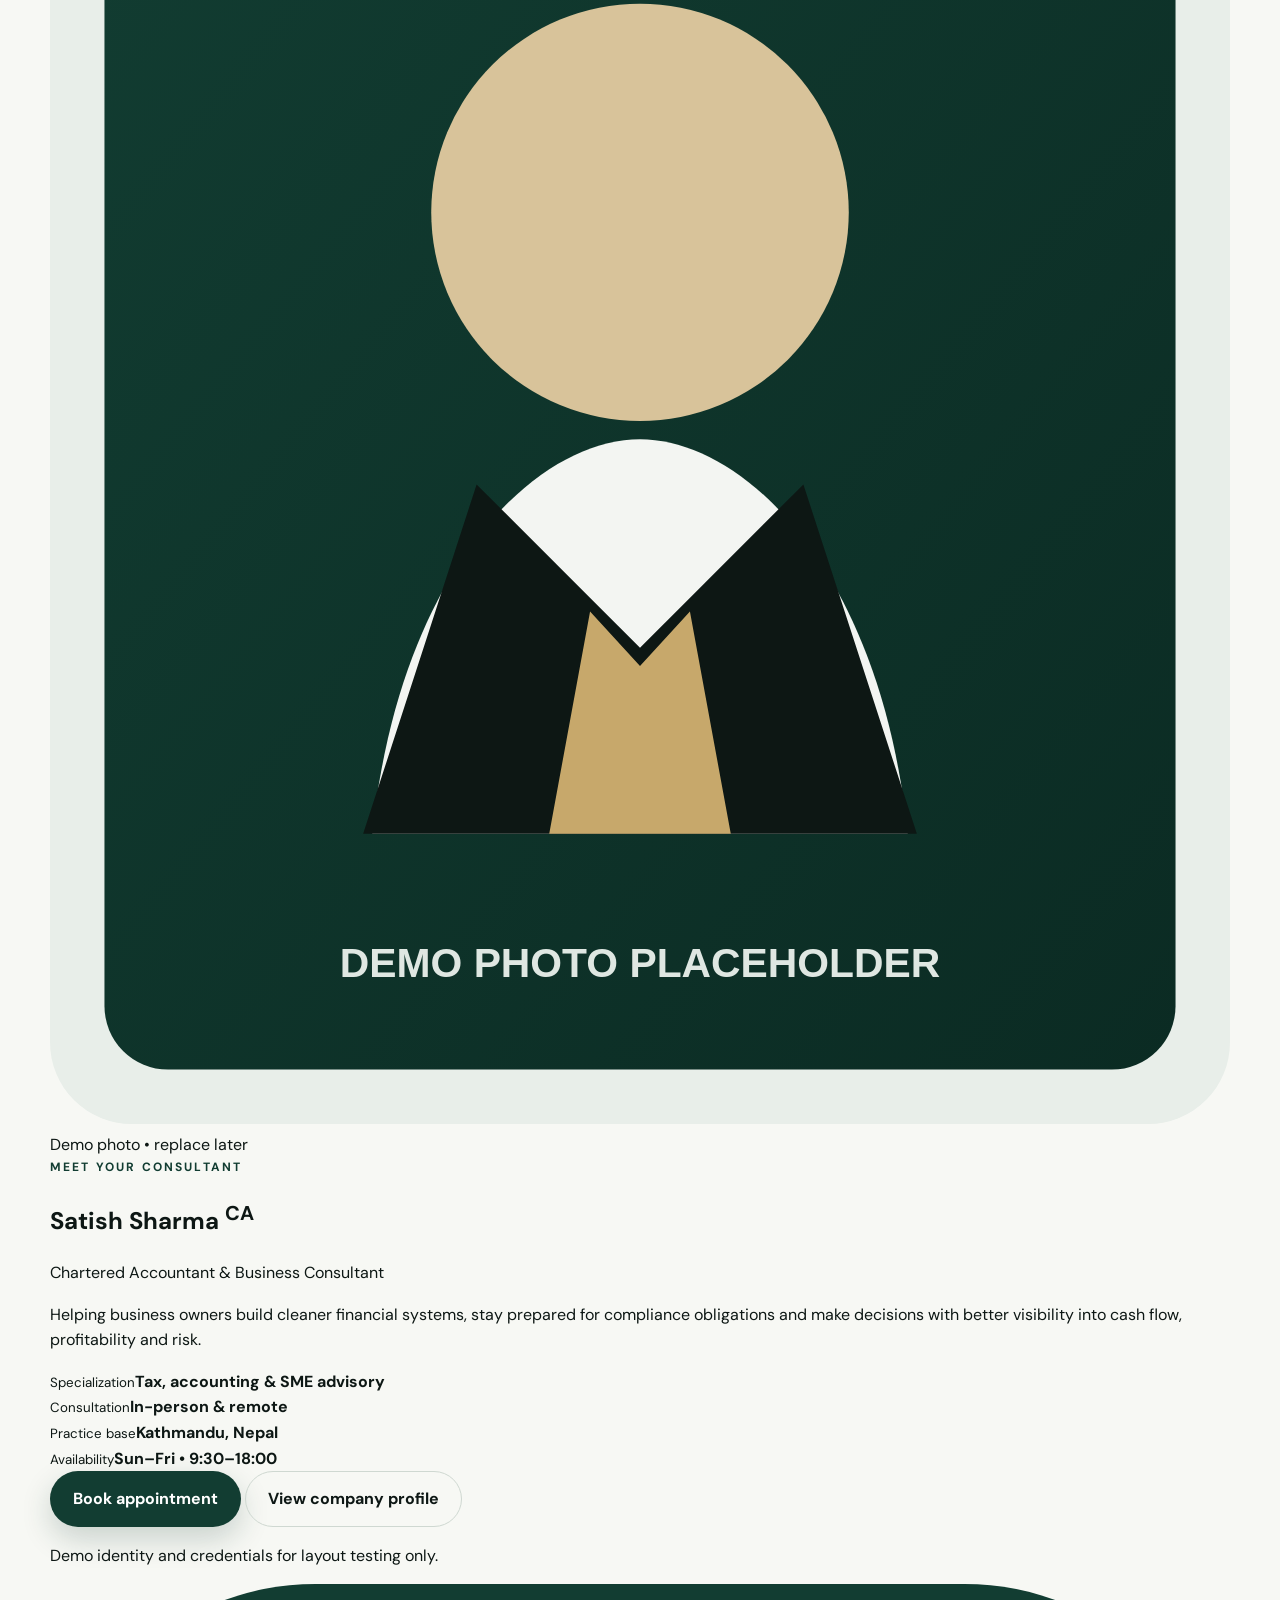
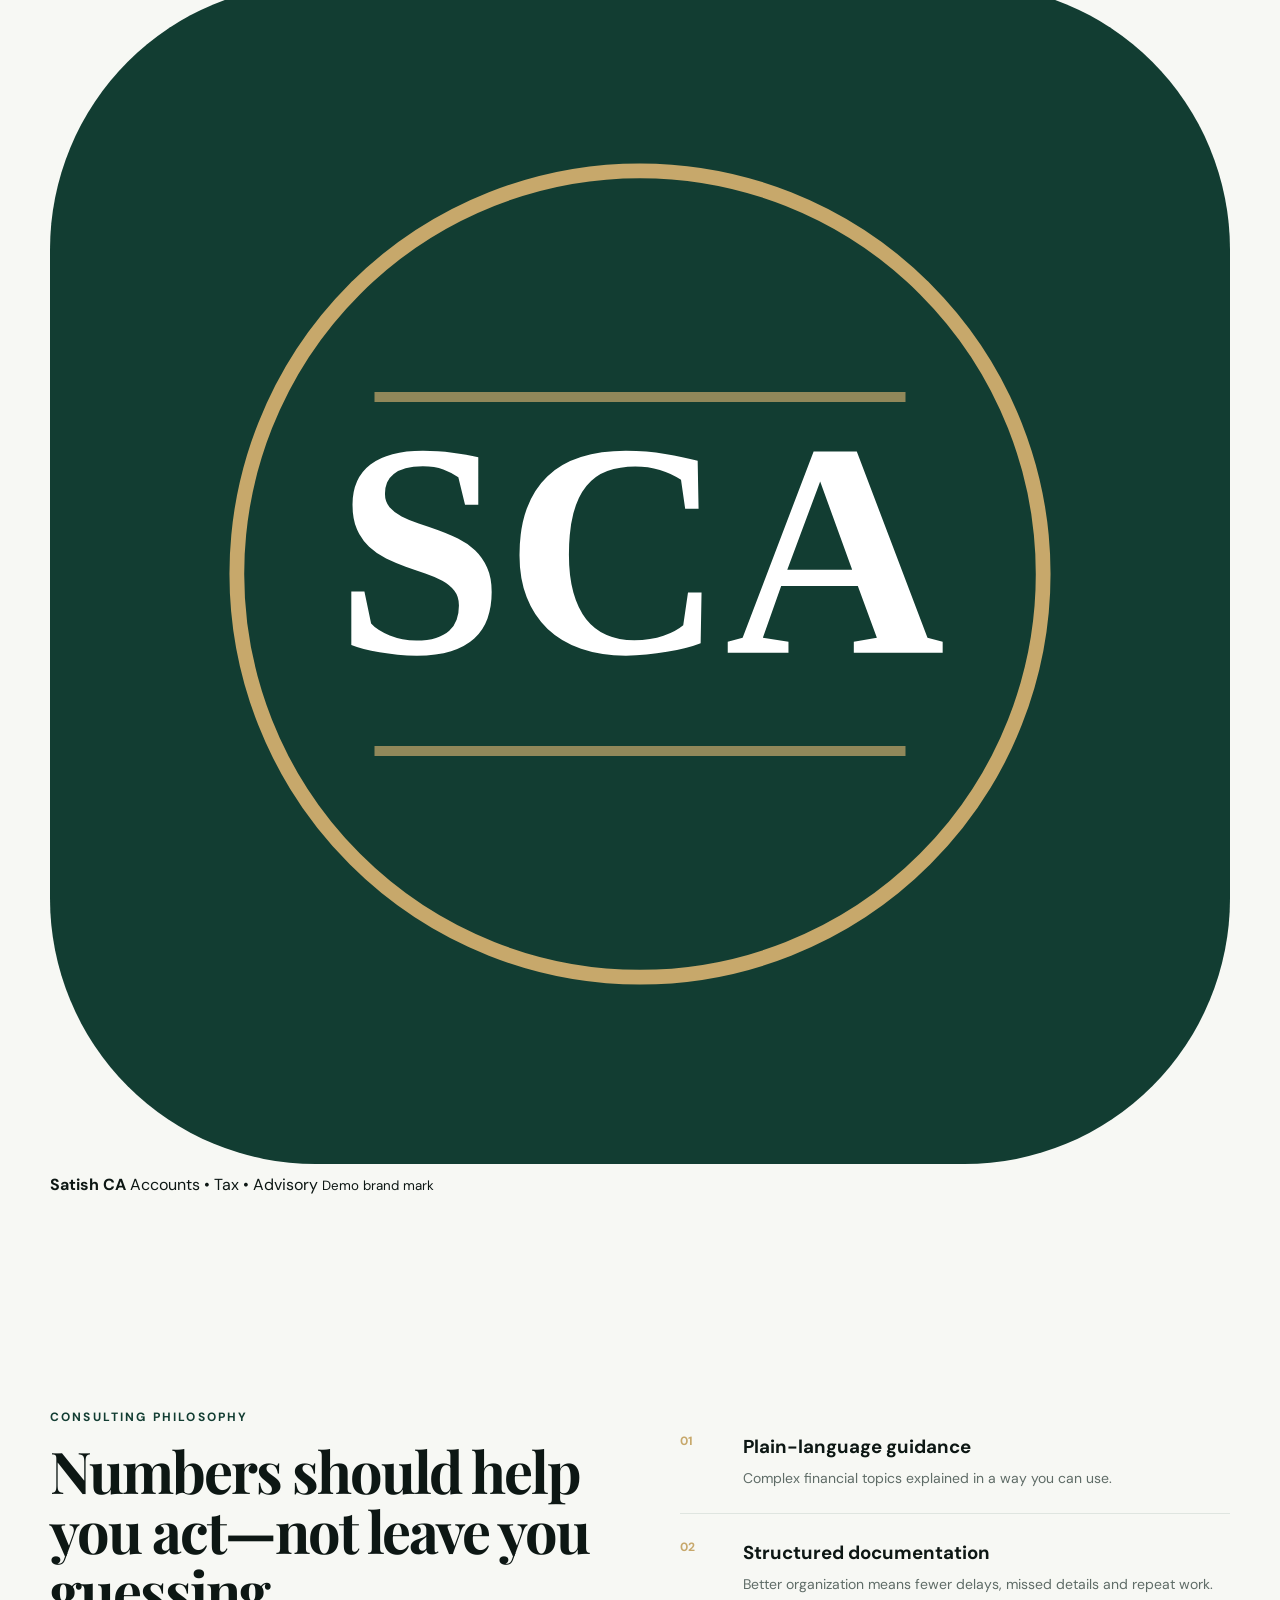
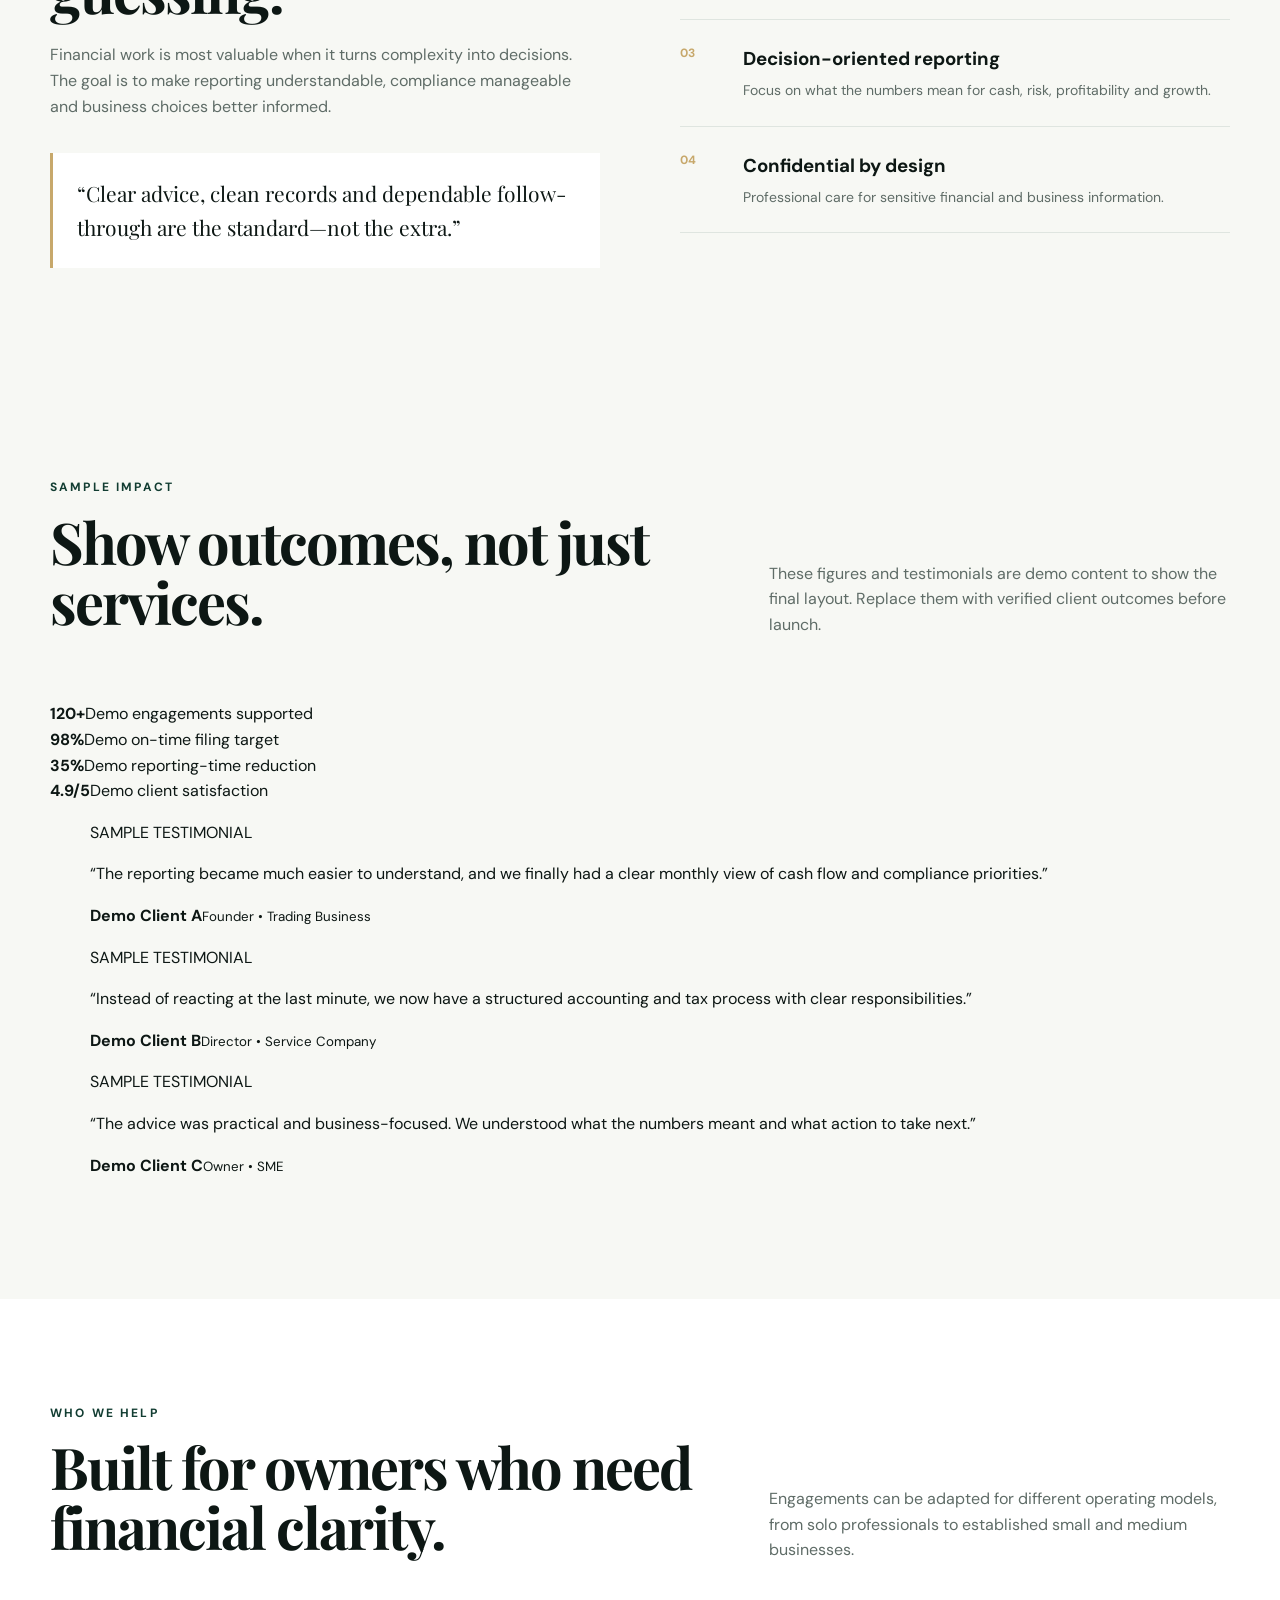
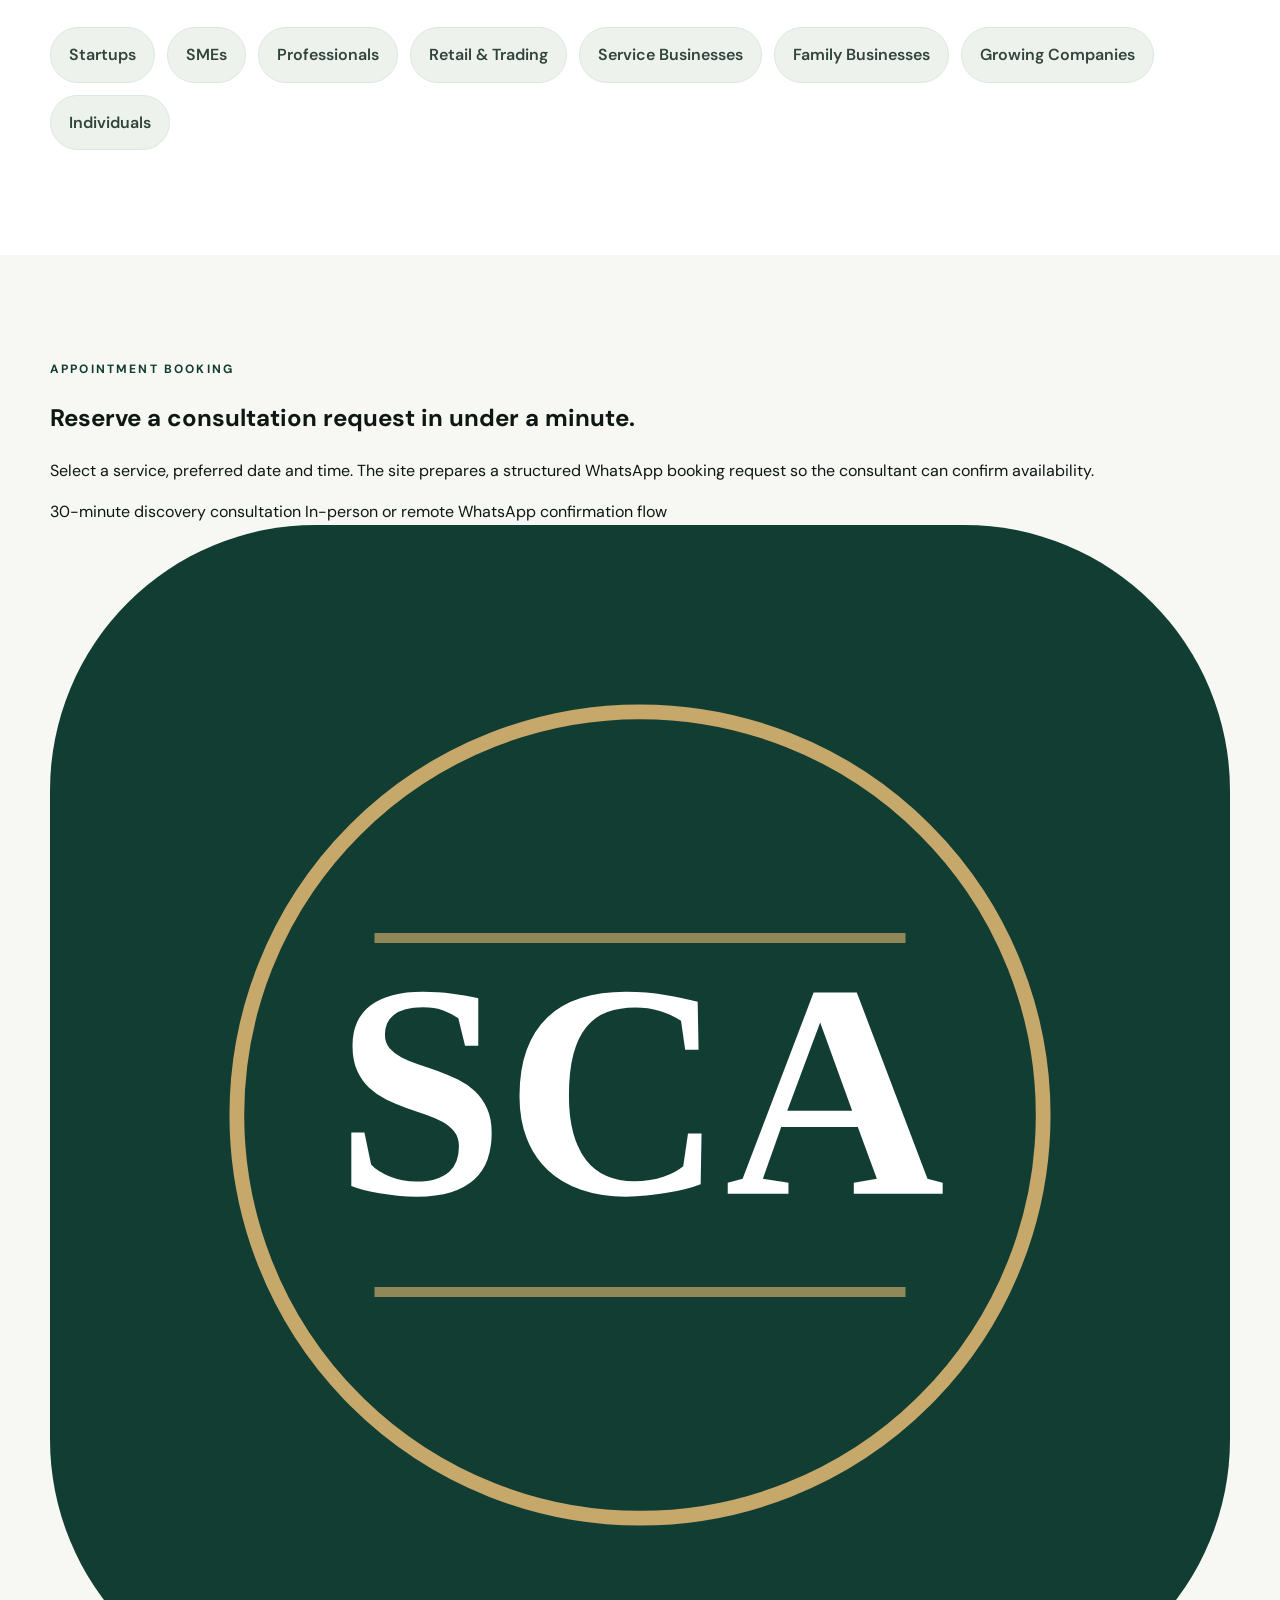
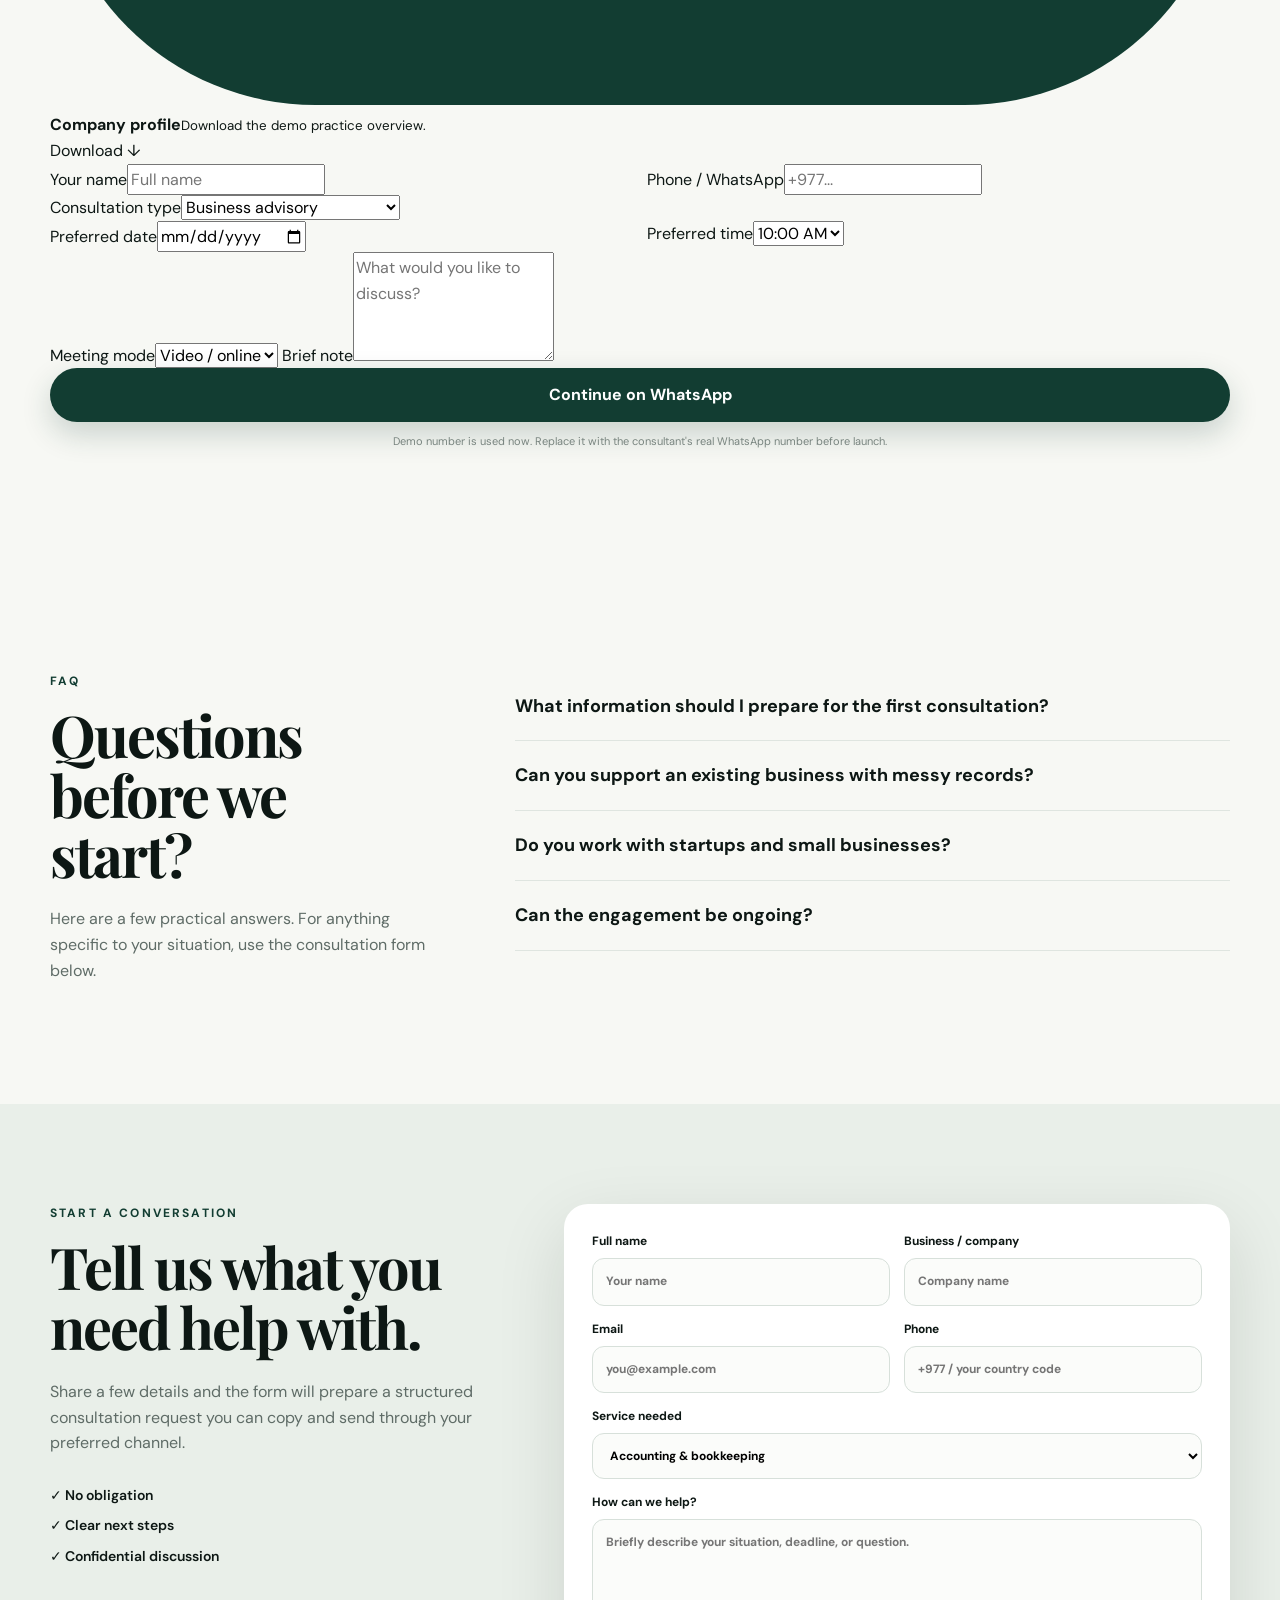
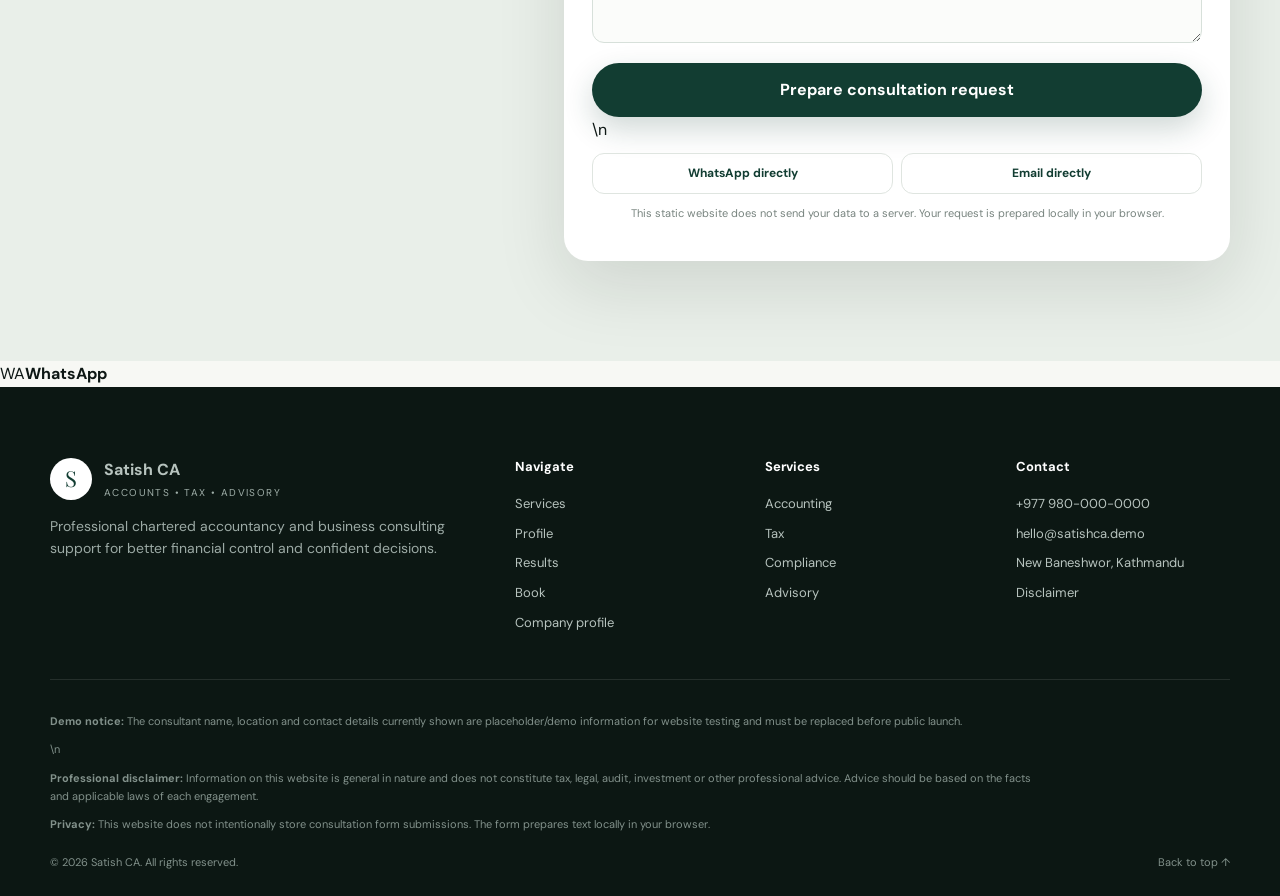
==== commit b7fa7198: "Add premium consultant profile results booking and WhatsApp flow" ====
--- a/index.html
+++ b/index.html
@@ -28,9 +28,10 @@
       <nav id="site-nav" class="site-nav" aria-label="Primary navigation">
         <a href="#services">Services</a>
         <a href="#approach">Approach</a>
-        <a href="#about">About</a>
+        <a href="#profile">Profile</a>
+        <a href="#results">Results</a>
         <a href="#faq">FAQ</a>
-        <a class="nav-cta" href="#contact">Book a consultation</a>
+        <a class="nav-cta" href="#booking">Book a consultation</a>
       </nav>
     </div>
   </header>
@@ -45,8 +46,9 @@
           <h1>Clarity for your finances.<br><em>Confidence for your business.</em></h1>
           <p class="hero-lead">Practical support for accounting, taxation, compliance, audit readiness and financial decision-making—built around your business, not generic templates.</p>
           <div class="hero-actions">
-            <a class="btn btn-primary" href="#contact">Request a consultation</a>
+            <a class="btn btn-primary" href="#booking">Book a consultation</a>
             <a class="btn btn-ghost" href="#services">Explore services <span aria-hidden="true">→</span></a>
+            <a class="btn btn-text" href="company-profile.html" download="Satish-CA-Company-Profile.html">Download profile ↓</a>
           </div>
           <div class="trust-row" aria-label="Service benefits">
             <span>✓ Confidential</span>
@@ -115,6 +117,39 @@
       </div>
     </section>
 
+
+    <section class="section profile-showcase" id="profile">
+      <div class="container consultant-grid">
+        <div class="consultant-photo reveal">
+          <img src="assets/consultant-placeholder.svg" alt="Demo consultant photo placeholder" />
+          <span class="photo-label">Demo photo • replace later</span>
+        </div>
+        <div class="consultant-content reveal">
+          <p class="eyebrow">Meet your consultant</p>
+          <h2>Satish Sharma <sup>CA</sup></h2>
+          <p class="consultant-role">Chartered Accountant & Business Consultant</p>
+          <p>Helping business owners build cleaner financial systems, stay prepared for compliance obligations and make decisions with better visibility into cash flow, profitability and risk.</p>
+          <div class="credential-grid">
+            <div><small>Specialization</small><strong>Tax, accounting & SME advisory</strong></div>
+            <div><small>Consultation</small><strong>In-person & remote</strong></div>
+            <div><small>Practice base</small><strong>Kathmandu, Nepal</strong></div>
+            <div><small>Availability</small><strong>Sun–Fri • 9:30–18:00</strong></div>
+          </div>
+          <div class="profile-actions">
+            <a class="btn btn-primary" href="#booking">Book appointment</a>
+            <a class="btn btn-ghost" href="company-profile.html" target="_blank" rel="noopener">View company profile</a>
+          </div>
+          <p class="demo-inline">Demo identity and credentials for layout testing only.</p>
+        </div>
+        <div class="consultant-logo reveal">
+          <img src="assets/logo.svg" alt="Satish CA demo logo" />
+          <strong>Satish CA</strong>
+          <span>Accounts • Tax • Advisory</span>
+          <small>Demo brand mark</small>
+        </div>
+      </div>
+    </section>
+
     <section class="section" id="about">
       <div class="container about-grid">
         <div class="about-panel reveal">
@@ -132,6 +167,39 @@
       </div>
     </section>
 
+
+    <section class="section results-section" id="results">
+      <div class="container">
+        <div class="section-head reveal">
+          <div><p class="eyebrow">Sample impact</p><h2>Show outcomes, not just services.</h2></div>
+          <p>These figures and testimonials are demo content to show the final layout. Replace them with verified client outcomes before launch.</p>
+        </div>
+        <div class="stats-grid reveal">
+          <article><strong>120+</strong><span>Demo engagements supported</span></article>
+          <article><strong>98%</strong><span>Demo on-time filing target</span></article>
+          <article><strong>35%</strong><span>Demo reporting-time reduction</span></article>
+          <article><strong>4.9/5</strong><span>Demo client satisfaction</span></article>
+        </div>
+        <div class="testimonial-grid">
+          <blockquote class="testimonial-card reveal">
+            <span class="sample-tag">SAMPLE TESTIMONIAL</span>
+            <p>“The reporting became much easier to understand, and we finally had a clear monthly view of cash flow and compliance priorities.”</p>
+            <footer><strong>Demo Client A</strong><small>Founder • Trading Business</small></footer>
+          </blockquote>
+          <blockquote class="testimonial-card reveal">
+            <span class="sample-tag">SAMPLE TESTIMONIAL</span>
+            <p>“Instead of reacting at the last minute, we now have a structured accounting and tax process with clear responsibilities.”</p>
+            <footer><strong>Demo Client B</strong><small>Director • Service Company</small></footer>
+          </blockquote>
+          <blockquote class="testimonial-card reveal">
+            <span class="sample-tag">SAMPLE TESTIMONIAL</span>
+            <p>“The advice was practical and business-focused. We understood what the numbers meant and what action to take next.”</p>
+            <footer><strong>Demo Client C</strong><small>Owner • SME</small></footer>
+          </blockquote>
+        </div>
+      </div>
+    </section>
+
     <section class="section industries">
       <div class="container">
         <div class="section-head reveal">
@@ -141,6 +209,42 @@
         <div class="pill-grid reveal">
           <span>Startups</span><span>SMEs</span><span>Professionals</span><span>Retail & Trading</span><span>Service Businesses</span><span>Family Businesses</span><span>Growing Companies</span><span>Individuals</span>
         </div>
+      </div>
+    </section>
+
+
+    <section class="section booking-section" id="booking">
+      <div class="container booking-grid">
+        <div class="booking-copy reveal">
+          <p class="eyebrow">Appointment booking</p>
+          <h2>Reserve a consultation request in under a minute.</h2>
+          <p>Select a service, preferred date and time. The site prepares a structured WhatsApp booking request so the consultant can confirm availability.</p>
+          <div class="booking-benefits">
+            <span>30-minute discovery consultation</span>
+            <span>In-person or remote</span>
+            <span>WhatsApp confirmation flow</span>
+          </div>
+          <div class="profile-download-card">
+            <img src="assets/logo.svg" alt="" />
+            <div><strong>Company profile</strong><small>Download the demo practice overview.</small></div>
+            <a href="company-profile.html" download="Satish-CA-Company-Profile.html">Download ↓</a>
+          </div>
+        </div>
+        <form class="booking-form reveal" id="booking-form">
+          <div class="field-row">
+            <label>Your name<input name="booking_name" required placeholder="Full name"></label>
+            <label>Phone / WhatsApp<input name="booking_phone" required placeholder="+977..."></label>
+          </div>
+          <label>Consultation type<select name="booking_service"><option>Business advisory</option><option>Tax consultation</option><option>Accounting & bookkeeping</option><option>Compliance review</option><option>Audit preparation</option><option>Startup finance setup</option></select></label>
+          <div class="field-row">
+            <label>Preferred date<input type="date" id="booking-date" name="booking_date" required></label>
+            <label>Preferred time<select name="booking_time"><option>10:00 AM</option><option>11:30 AM</option><option>1:30 PM</option><option>3:00 PM</option><option>4:30 PM</option></select></label>
+          </div>
+          <label>Meeting mode<select name="booking_mode"><option>Video / online</option><option>Office visit</option><option>Phone call</option></select></label>
+          <label>Brief note<textarea name="booking_note" rows="4" placeholder="What would you like to discuss?"></textarea></label>
+          <button class="btn btn-primary btn-wide" type="submit">Continue on WhatsApp</button>
+          <p class="form-note">Demo number is used now. Replace it with the consultant's real WhatsApp number before launch.</p>
+        </form>
       </div>
     </section>
 
@@ -184,12 +288,19 @@
           <div class="form-result" id="form-result" hidden>
             <strong>Your request is ready.</strong>
             <textarea id="request-output" rows="8" readonly></textarea>
-            <button type="button" class="btn btn-ghost" id="copy-request">Copy request</button>
+            <div class="result-actions">
+              <button type="button" class="btn btn-ghost" id="copy-request">Copy request</button>
+              <a class="btn btn-primary" id="whatsapp-request" href="#" target="_blank" rel="noopener">Send on WhatsApp</a>
+            </div>
           </div>
         </form>
       </div>
     </section>
   </main>
+
+  <a class="floating-whatsapp" id="floating-whatsapp" href="https://wa.me/9779800000000?text=Hello%20Satish%20CA%2C%20I%20would%20like%20to%20book%20a%20consultation." target="_blank" rel="noopener" aria-label="Chat with Satish CA on WhatsApp">
+    <span>WA</span><strong>WhatsApp</strong>
+  </a>
 
   <footer class="site-footer">
     <div class="container footer-grid">
@@ -197,7 +308,7 @@
         <a class="brand footer-brand" href="#top"><span class="brand-mark">S</span><span><strong>Satish CA</strong><small>Accounts • Tax • Advisory</small></span></a>
         <p>Professional chartered accountancy and business consulting support for better financial control and confident decisions.</p>
       </div>
-      <div><strong>Navigate</strong><a href="#services">Services</a><a href="#approach">Approach</a><a href="#about">About</a><a href="#contact">Consultation</a></div>
+      <div><strong>Navigate</strong><a href="#services">Services</a><a href="#profile">Profile</a><a href="#results">Results</a><a href="#booking">Book</a><a href="company-profile.html">Company profile</a></div>
       <div><strong>Services</strong><a href="#services">Accounting</a><a href="#services">Tax</a><a href="#services">Compliance</a><a href="#services">Advisory</a></div>
       <div><strong>Contact</strong><a href="tel:+9779800000000">+977 980-000-0000</a><a href="mailto:hello@satishca.demo">hello@satishca.demo</a><a href="#contact">New Baneshwor, Kathmandu</a><a href="#disclaimer">Disclaimer</a></div>
     </div>
--- a/styles.css
+++ b/styles.css
@@ -96,4 +96,19 @@
   .hero-copy h1{font-size:44px}.section{padding:78px 0}.service-grid,.process-grid,.proof-grid,.field-row,.footer-grid{grid-template-columns:1fr}
   .proof-grid>div{border-right:0;border-bottom:1px solid var(--line)}.proof-grid>div:last-child{border-bottom:0}
   .service-card{min-height:auto}.mini-grid{grid-template-columns:1fr 1fr}.contact-form{padding:20px}.legal-bottom{flex-direction:column}
-}+}
+.demo-badge{display:inline-flex;margin-bottom:18px;padding:7px 11px;border:1px solid #d7c697;background:#fff8e8;color:#765f2a;border-radius:999px;font-size:10px;font-weight:800;letter-spacing:.08em}
+.hero-contact-mini{display:grid;grid-template-columns:repeat(3,1fr);gap:10px;margin-top:26px;max-width:670px}
+.hero-contact-mini a{padding:13px 14px;background:rgba(255,255,255,.72);border:1px solid var(--line);border-radius:14px}
+.hero-contact-mini strong,.hero-contact-mini span{display:block}.hero-contact-mini strong{font-size:12px;color:var(--forest)}.hero-contact-mini span{font-size:12px;color:var(--muted);margin-top:2px}
+.profile-section{padding-top:72px;padding-bottom:20px}
+.profile-card{display:grid;grid-template-columns:auto 1fr .85fr;gap:28px;align-items:center;background:#fff;border:1px solid var(--line);padding:30px;border-radius:26px;box-shadow:0 16px 50px rgba(13,23,20,.06)}
+.profile-monogram{width:92px;height:92px;border-radius:24px;display:grid;place-items:center;background:var(--forest);color:#fff;font-family:"Playfair Display",serif;font-size:30px}
+.profile-main h2{font-family:"Playfair Display",serif;font-size:34px;margin:6px 0 2px}.profile-main h2 span{font-family:"DM Sans",sans-serif;font-size:12px;background:#e8f0eb;color:var(--forest);padding:5px 8px;border-radius:999px;vertical-align:middle}.profile-main>p:not(.eyebrow){margin:0 0 12px;color:var(--muted)}
+.profile-tags{display:flex;gap:7px;flex-wrap:wrap}.profile-tags span{font-size:11px;padding:6px 9px;background:var(--soft);border-radius:999px}
+.profile-meta{display:grid;grid-template-columns:1fr 1fr;gap:13px;padding-left:28px;border-left:1px solid var(--line)}.profile-meta small,.profile-meta strong{display:block}.profile-meta small{color:var(--muted);font-size:10px}.profile-meta strong{font-size:13px}.profile-meta em{grid-column:1/-1;color:#9a7b3c;font-size:10px;font-style:normal}
+.direct-contact{display:grid;gap:9px;margin-top:28px}.direct-contact>a,.direct-contact>div{display:flex;align-items:center;gap:12px;padding:12px 14px;background:rgba(255,255,255,.65);border:1px solid #dbe4dd;border-radius:13px}.direct-contact>a>span,.direct-contact>div>span{width:30px;height:30px;display:grid;place-items:center;border-radius:50%;background:var(--forest);color:#fff;font-size:12px}.direct-contact small,.direct-contact strong{display:block}.direct-contact small{font-size:9px;text-transform:uppercase;letter-spacing:.1em;color:var(--muted)}.direct-contact strong{font-size:13px}
+.demo-note{font-size:10px!important;color:#8b7445!important;margin-top:12px}
+.form-shortcuts{display:grid;grid-template-columns:1fr 1fr;gap:8px;margin-top:10px}.form-shortcuts a{text-align:center;padding:10px;border:1px solid var(--line);border-radius:12px;font-size:12px;font-weight:700;color:var(--forest)}
+@media(max-width:900px){.profile-card{grid-template-columns:auto 1fr}.profile-meta{grid-column:1/-1;border-left:0;border-top:1px solid var(--line);padding:20px 0 0}}
+@media(max-width:620px){.hero-contact-mini{grid-template-columns:1fr}.profile-card{grid-template-columns:1fr}.profile-monogram{width:72px;height:72px}.profile-meta{grid-template-columns:1fr}.form-shortcuts{grid-template-columns:1fr}}
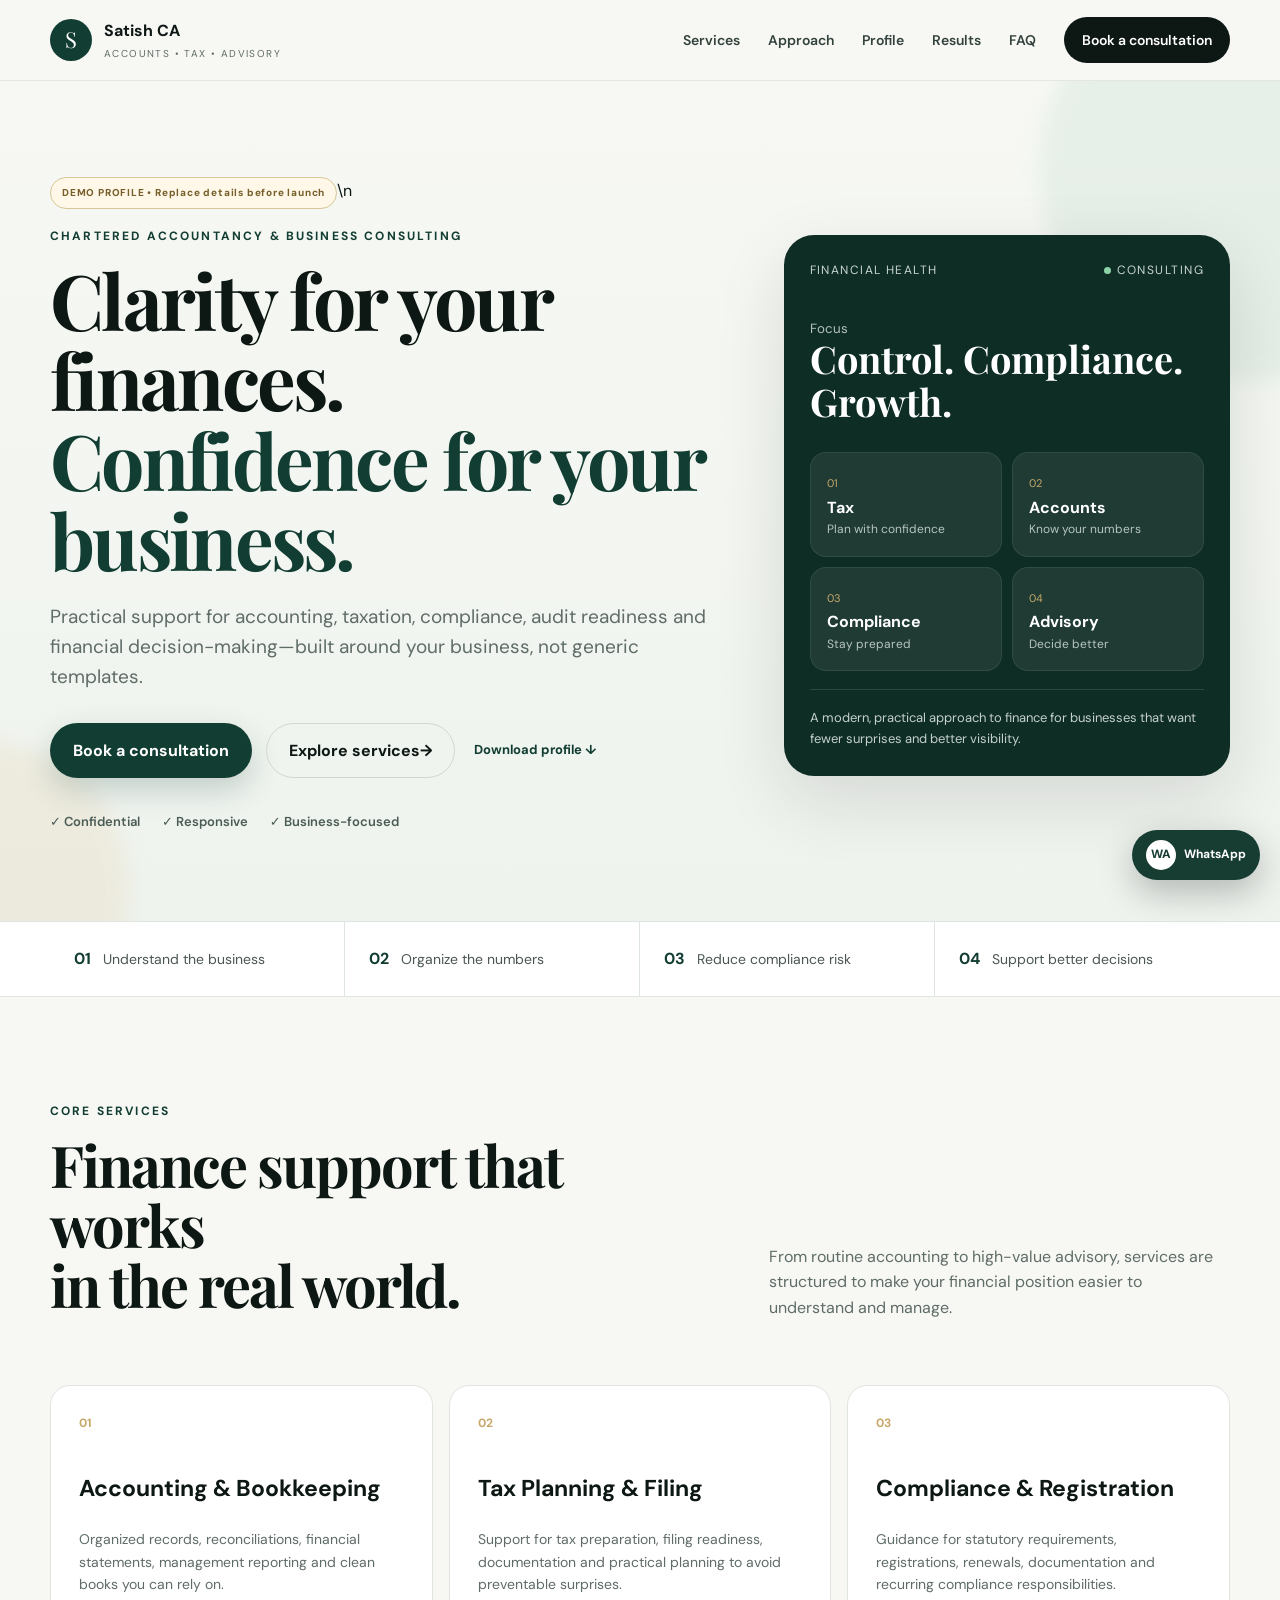
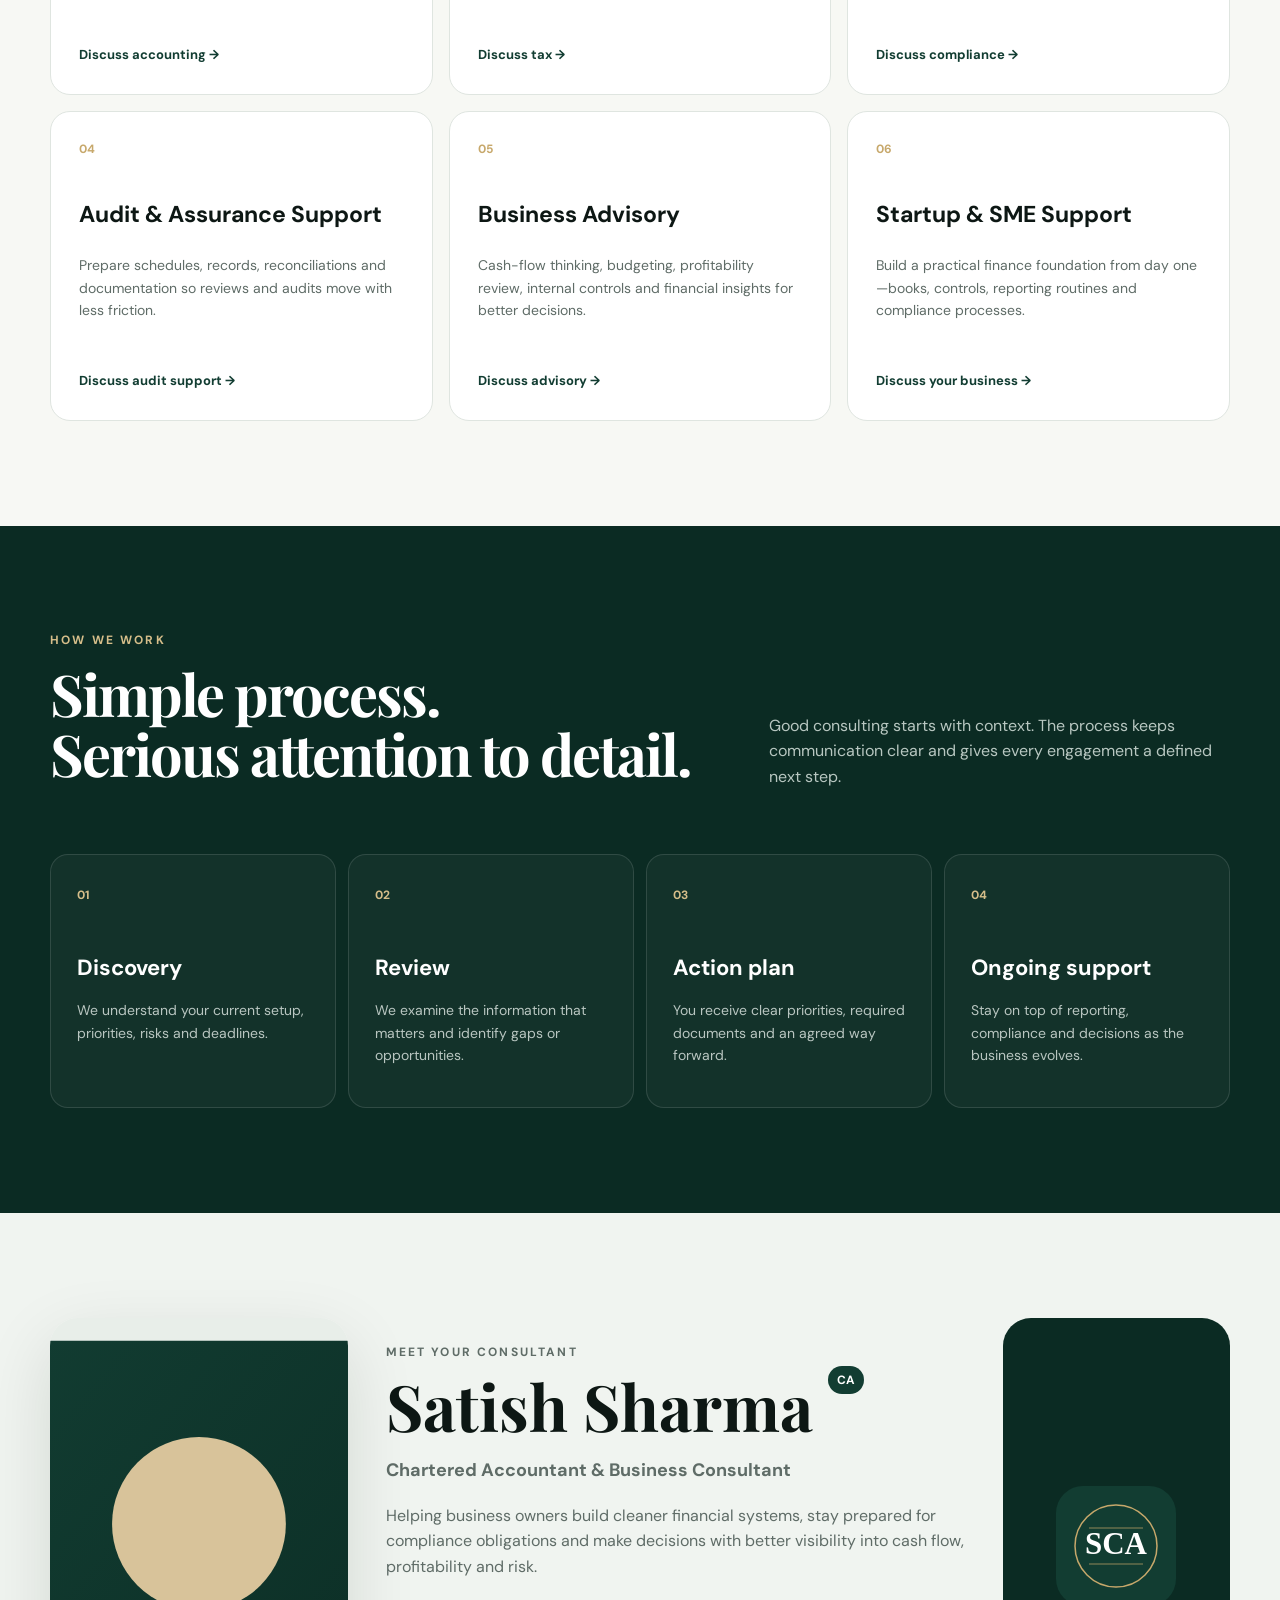
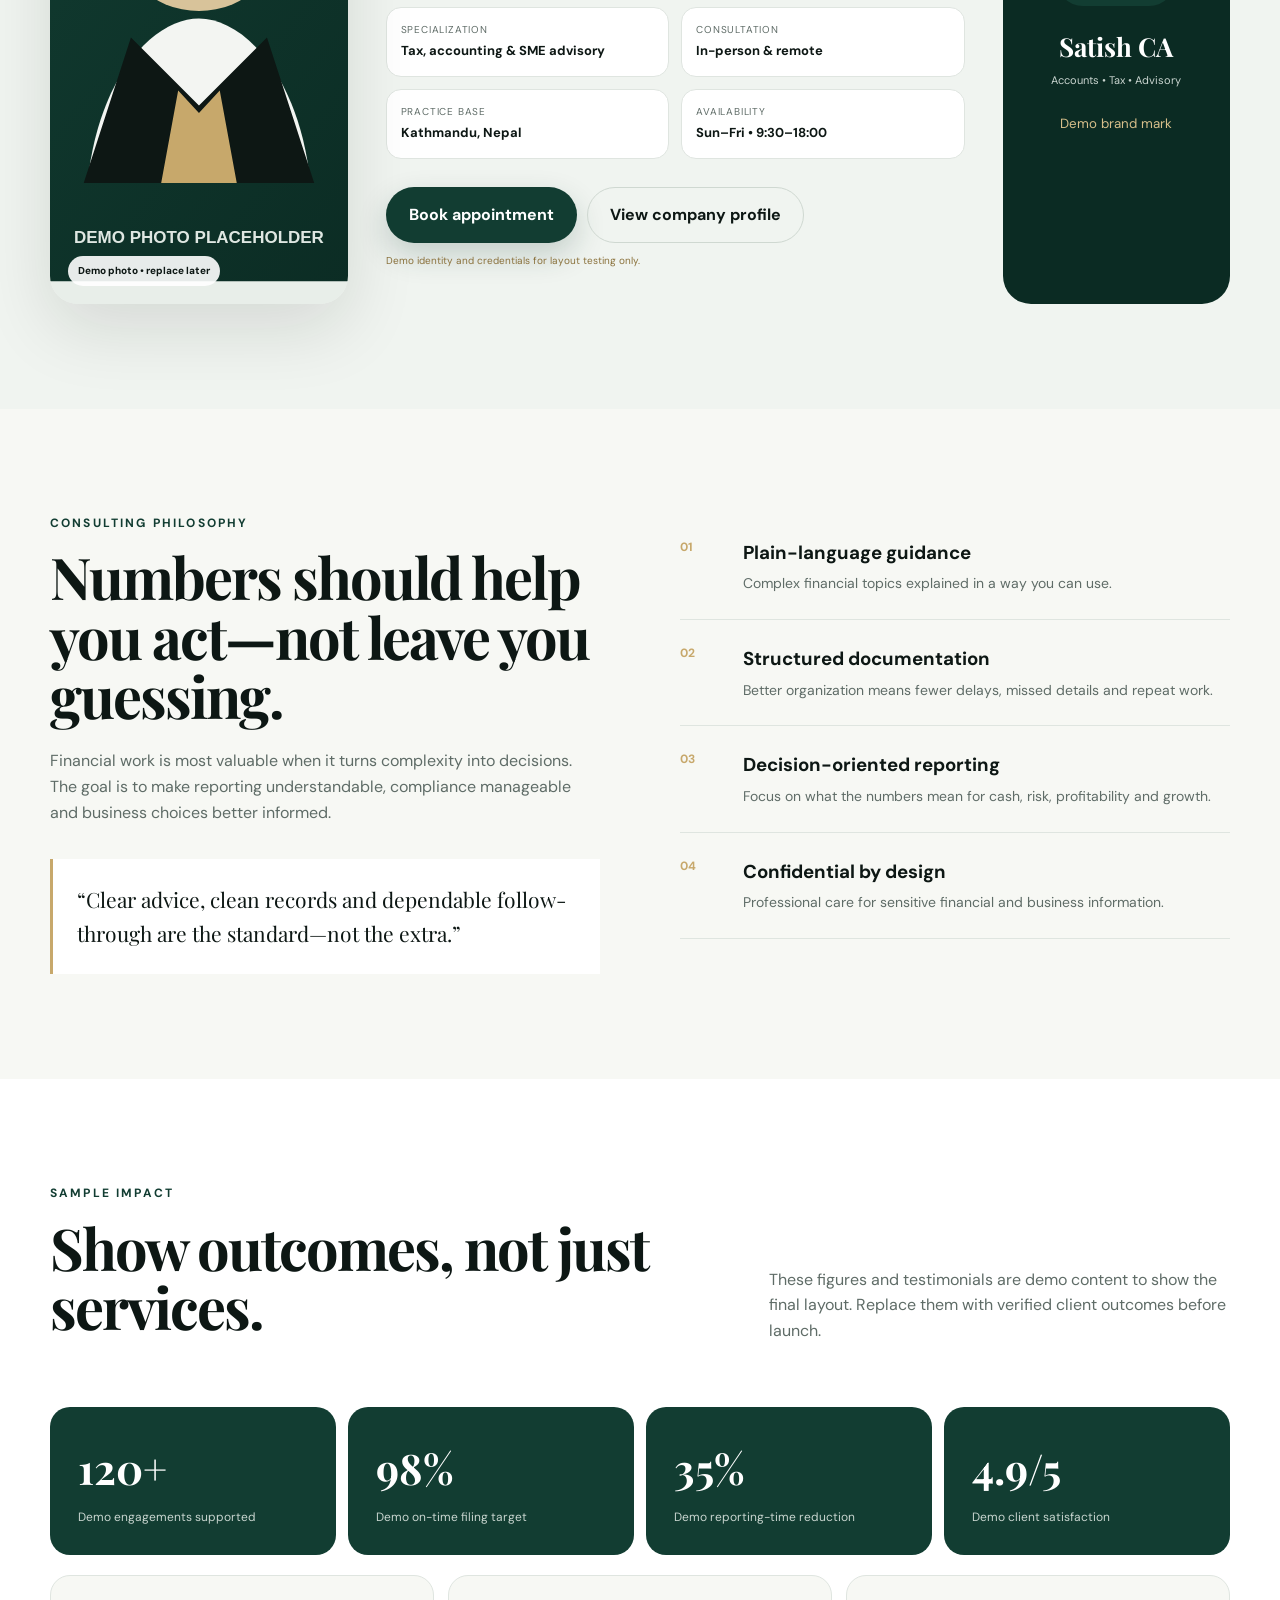
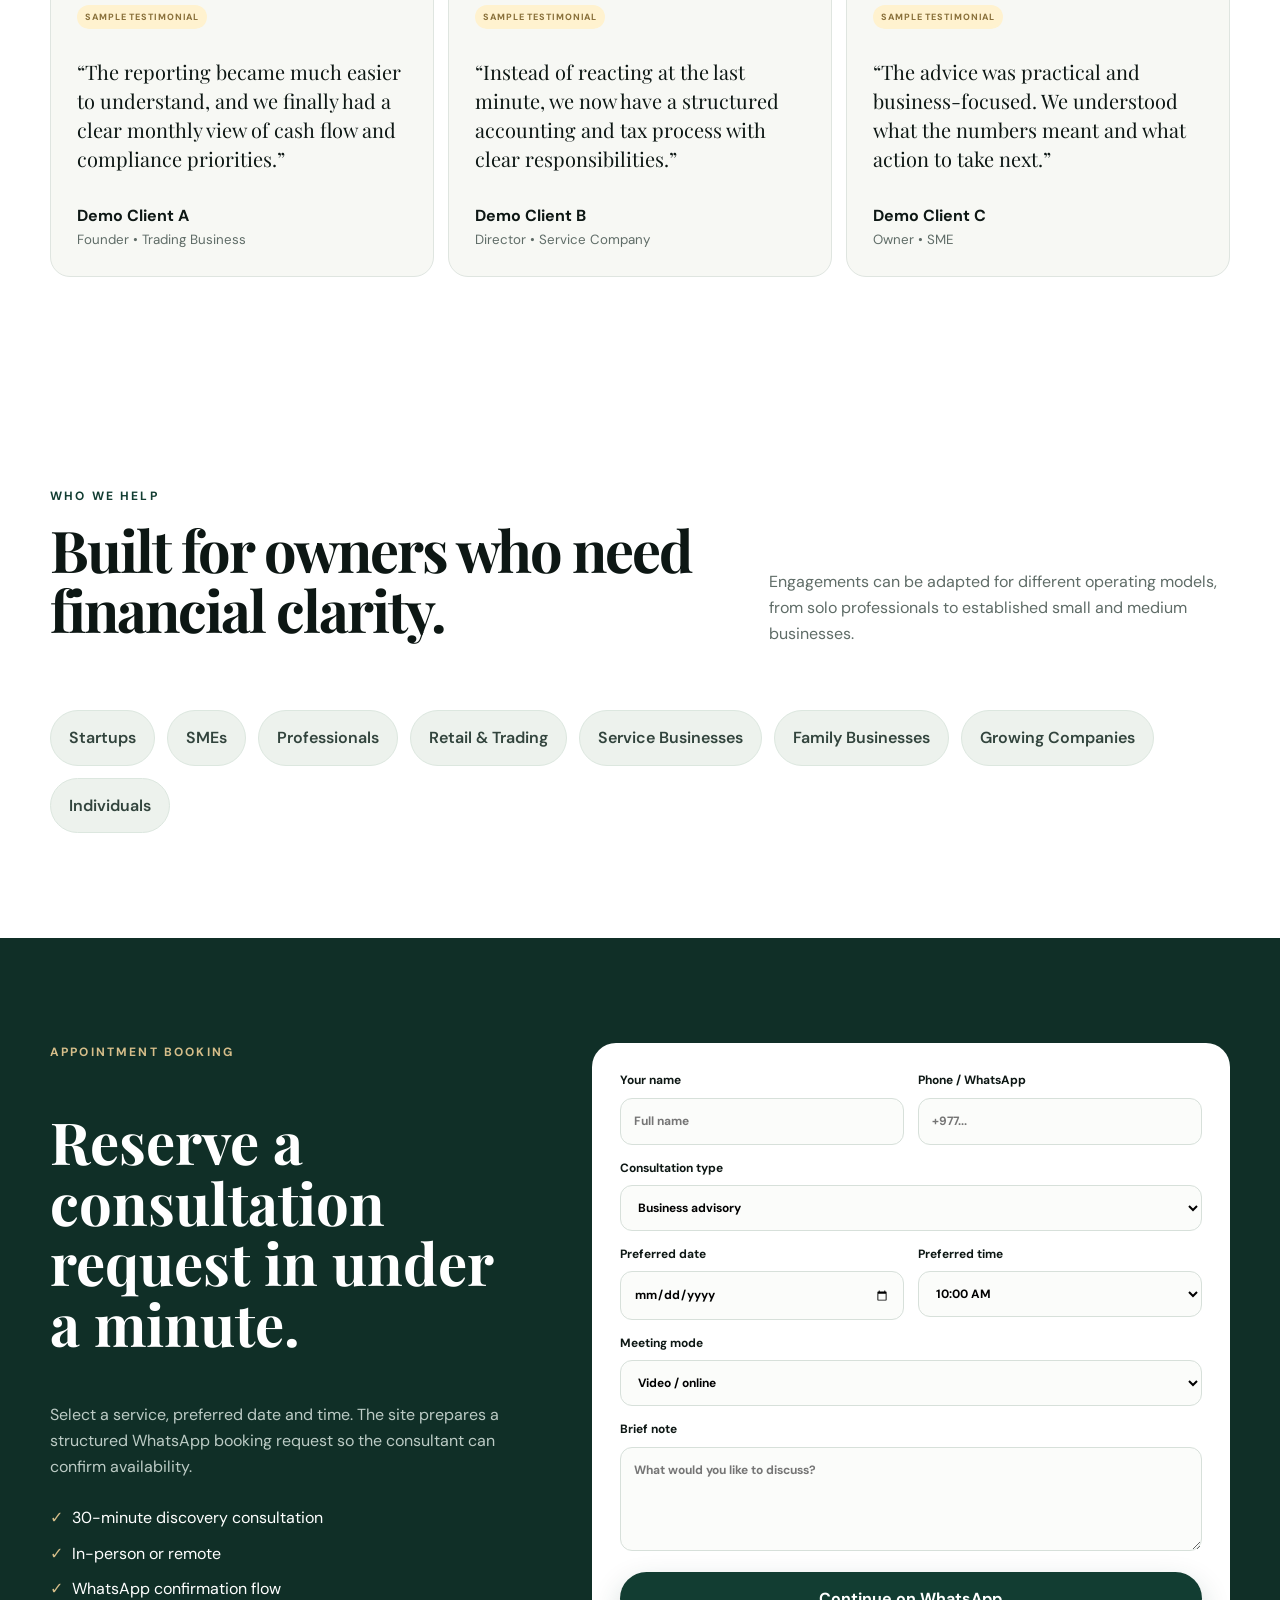
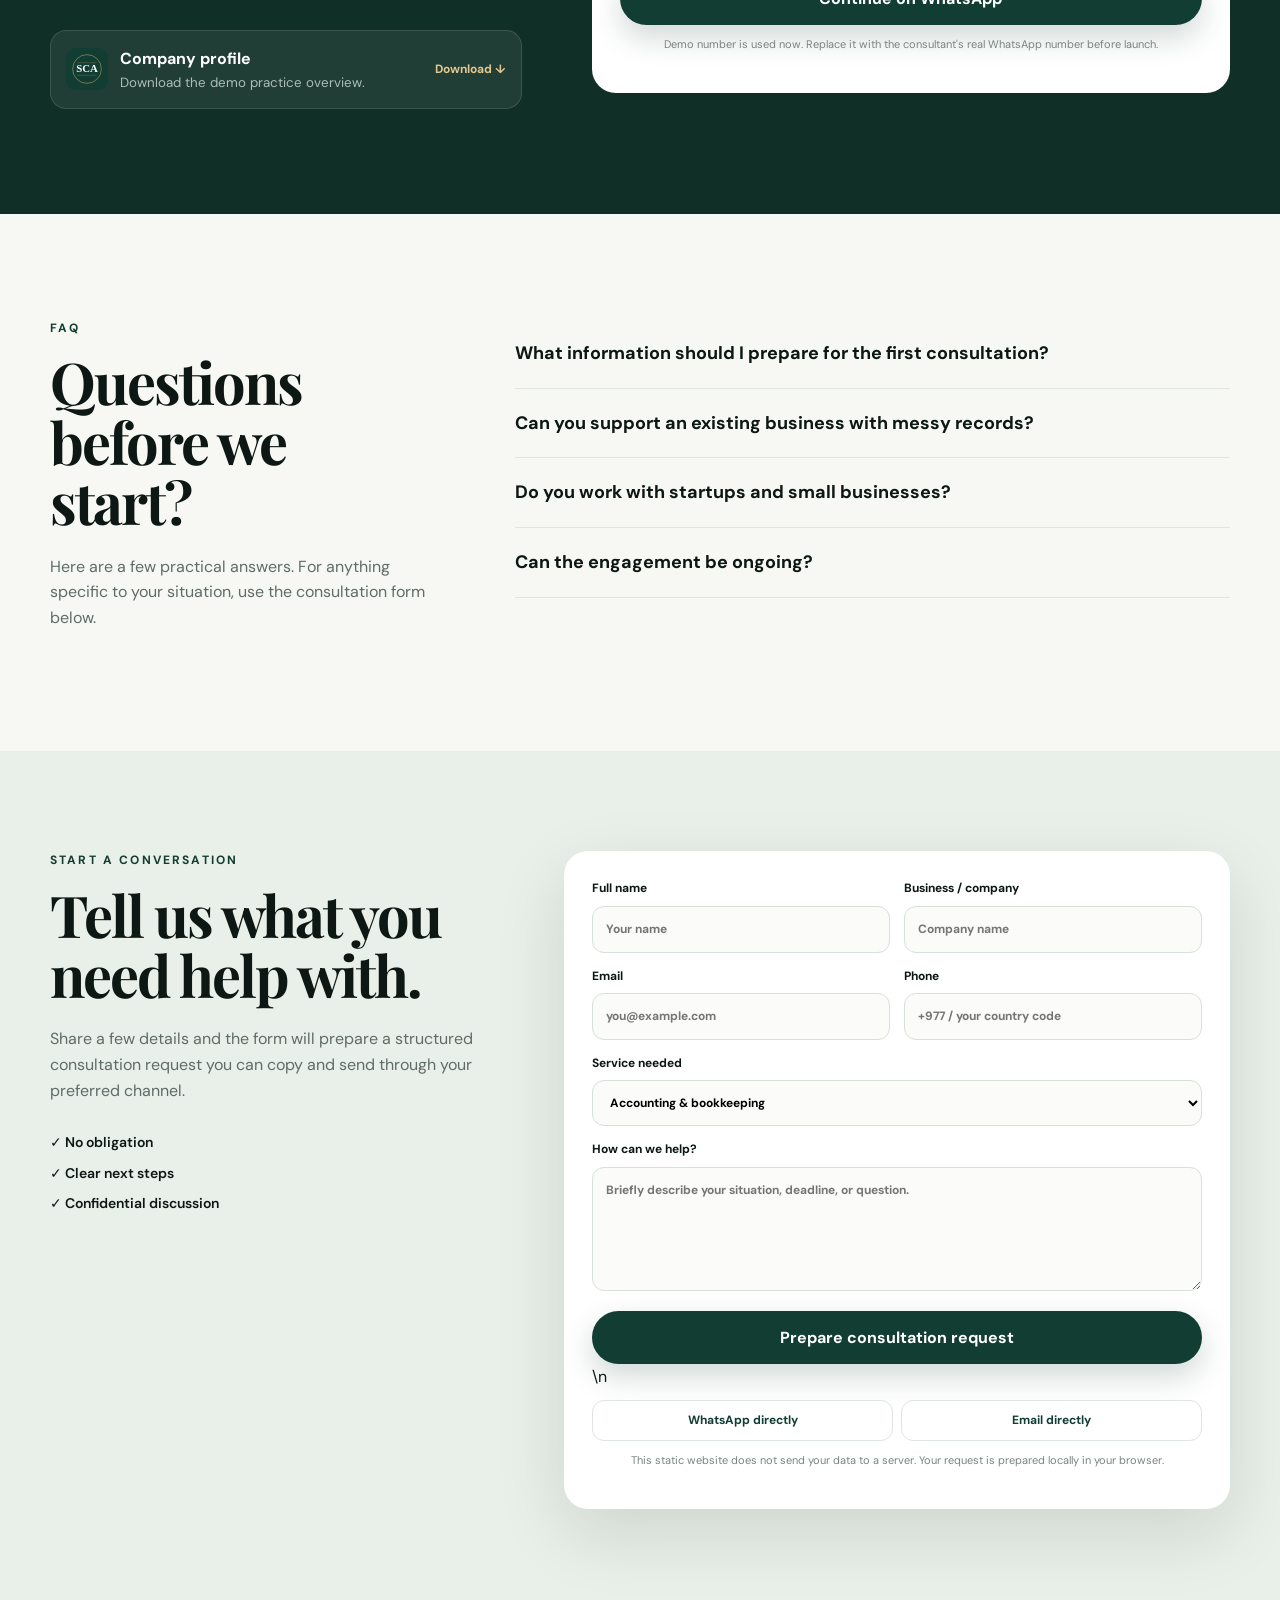
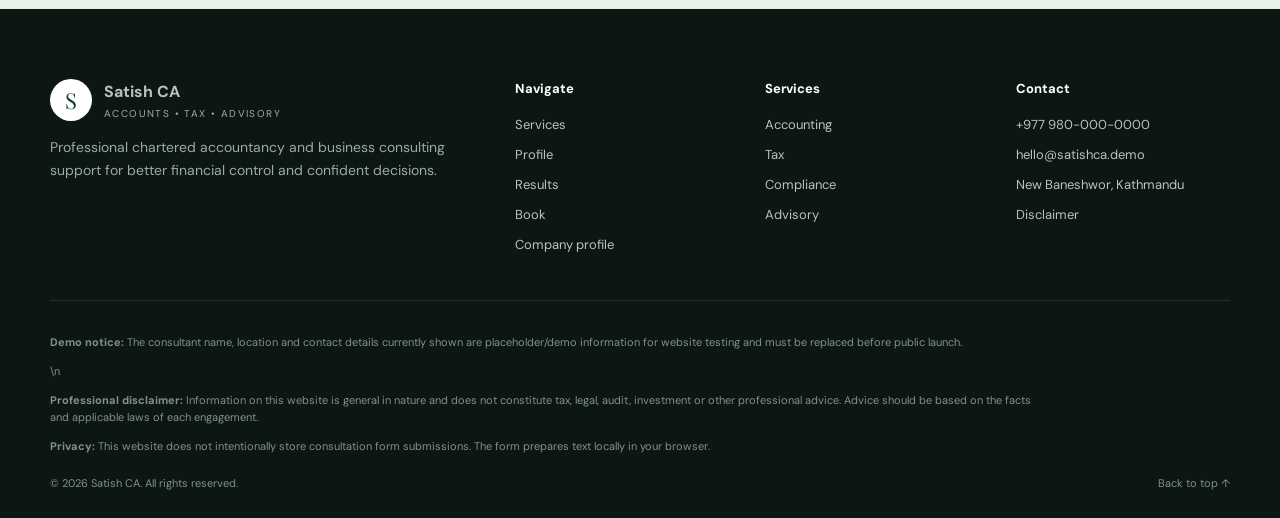
==== commit ae6521f6: "Link favicon on main website" ====
--- a/index.html
+++ b/index.html
@@ -9,6 +9,8 @@
   <meta property="og:title" content="Satish CA | Chartered Accountancy & Business Consulting" />
   <meta property="og:description" content="Clear financial guidance. Reliable compliance. Better business decisions." />
   <meta property="og:type" content="website" />
+  <link rel="icon" type="image/svg+xml" href="assets/favicon.svg" />
+  <link rel="shortcut icon" href="assets/favicon.svg" />
   <link rel="preconnect" href="https://fonts.googleapis.com" />
   <link rel="preconnect" href="https://fonts.gstatic.com" crossorigin />
   <link href="https://fonts.googleapis.com/css2?family=DM+Sans:wght@400;500;600;700&family=Playfair+Display:wght@600;700&display=swap" rel="stylesheet" />
--- a/styles.css
+++ b/styles.css
@@ -112,3 +112,22 @@
 .form-shortcuts{display:grid;grid-template-columns:1fr 1fr;gap:8px;margin-top:10px}.form-shortcuts a{text-align:center;padding:10px;border:1px solid var(--line);border-radius:12px;font-size:12px;font-weight:700;color:var(--forest)}
 @media(max-width:900px){.profile-card{grid-template-columns:auto 1fr}.profile-meta{grid-column:1/-1;border-left:0;border-top:1px solid var(--line);padding:20px 0 0}}
 @media(max-width:620px){.hero-contact-mini{grid-template-columns:1fr}.profile-card{grid-template-columns:1fr}.profile-monogram{width:72px;height:72px}.profile-meta{grid-template-columns:1fr}.form-shortcuts{grid-template-columns:1fr}}
+
+.btn-text{padding:14px 4px;color:var(--forest);font-size:13px}
+.profile-showcase{background:#f0f4f0}
+.consultant-grid{display:grid;grid-template-columns:.72fr 1.45fr .55fr;gap:28px;align-items:stretch}
+.consultant-photo{position:relative;min-height:480px}.consultant-photo img{width:100%;height:100%;object-fit:cover;border-radius:28px;box-shadow:var(--shadow)}
+.photo-label{position:absolute;left:18px;bottom:18px;background:rgba(255,255,255,.9);padding:7px 10px;border-radius:999px;font-size:10px;font-weight:800}
+.consultant-content{padding:25px 10px}.consultant-content h2{font-family:"Playfair Display",serif;font-size:clamp(42px,5vw,64px);line-height:1;margin:12px 0}.consultant-content h2 sup{font-family:"DM Sans";font-size:12px;background:var(--forest);color:#fff;border-radius:999px;padding:6px 9px;vertical-align:top}.consultant-role{font-weight:700;color:var(--forest);font-size:18px}.consultant-content>p{color:var(--muted);max-width:680px}
+.credential-grid{display:grid;grid-template-columns:1fr 1fr;gap:12px;margin:28px 0}.credential-grid>div{background:#fff;border:1px solid var(--line);border-radius:15px;padding:14px}.credential-grid small,.credential-grid strong{display:block}.credential-grid small{font-size:10px;color:var(--muted);text-transform:uppercase;letter-spacing:.08em}.credential-grid strong{font-size:13px;margin-top:3px}
+.profile-actions{display:flex;gap:10px;flex-wrap:wrap}.demo-inline{font-size:10px!important;color:#8a713b!important}
+.consultant-logo{background:var(--forest-2);color:#fff;border-radius:28px;padding:28px;display:flex;flex-direction:column;align-items:center;justify-content:center;text-align:center}.consultant-logo img{width:120px;margin-bottom:20px}.consultant-logo strong{font-family:"Playfair Display";font-size:26px}.consultant-logo span{font-size:11px;color:#cad5d0;margin-top:4px}.consultant-logo small{margin-top:24px;color:#d6be8a}
+.results-section{background:#fff}.stats-grid{display:grid;grid-template-columns:repeat(4,1fr);gap:12px;margin-bottom:20px}.stats-grid article{padding:28px;border-radius:20px;background:var(--forest);color:#fff}.stats-grid strong{display:block;font-family:"Playfair Display";font-size:42px}.stats-grid span{display:block;color:#c8d5cf;font-size:12px;margin-top:5px}
+.testimonial-grid{display:grid;grid-template-columns:repeat(3,1fr);gap:14px}.testimonial-card{margin:0;border:1px solid var(--line);border-radius:20px;padding:26px;background:var(--paper)}.testimonial-card p{font-family:"Playfair Display";font-size:20px;line-height:1.45;margin:30px 0}.testimonial-card footer strong,.testimonial-card footer small{display:block}.testimonial-card footer small{color:var(--muted)}.sample-tag{font-size:9px;letter-spacing:.1em;font-weight:800;color:#8a713b;background:#fff2cf;padding:6px 8px;border-radius:999px}
+.booking-section{background:#102f27;color:#fff}.booking-grid{display:grid;grid-template-columns:.85fr 1.15fr;gap:70px;align-items:start}.booking-copy h2{font-family:"Playfair Display";font-size:clamp(40px,5vw,58px);line-height:1.05}.booking-copy>p{color:#bccbc5}.booking-copy .eyebrow{color:#d6be8a}.booking-benefits{display:grid;gap:10px;margin:26px 0}.booking-benefits span:before{content:"✓";color:#d6be8a;margin-right:9px}
+.profile-download-card{display:grid;grid-template-columns:auto 1fr auto;gap:12px;align-items:center;background:rgba(255,255,255,.07);border:1px solid rgba(255,255,255,.12);padding:15px;border-radius:16px;margin-top:28px}.profile-download-card img{width:42px}.profile-download-card strong,.profile-download-card small{display:block}.profile-download-card small{color:#aebdb7}.profile-download-card a{font-size:12px;font-weight:700;color:#e1c88f}
+.booking-form{background:#fff;color:var(--ink);padding:28px;border-radius:24px}.booking-form label{display:block;font-size:12px;font-weight:700;margin-bottom:14px}.booking-form input,.booking-form select,.booking-form textarea{width:100%;margin-top:7px;border:1px solid #d7e0da;background:#fbfcfa;border-radius:12px;padding:13px;outline:none}
+.result-actions{display:flex;gap:10px;flex-wrap:wrap}
+.floating-whatsapp{position:fixed;right:20px;bottom:20px;z-index:90;display:flex;align-items:center;gap:8px;background:#173d33;color:#fff;border-radius:999px;padding:10px 14px;box-shadow:0 12px 35px rgba(0,0,0,.25);font-size:12px}.floating-whatsapp span{display:grid;place-items:center;width:30px;height:30px;border-radius:50%;background:#fff;color:#173d33;font-weight:800}.floating-whatsapp strong{font-size:12px}
+@media(max-width:1000px){.consultant-grid{grid-template-columns:.8fr 1.2fr}.consultant-logo{grid-column:1/-1;flex-direction:row;gap:16px}.consultant-logo img{width:60px;margin:0}.consultant-logo small{margin:0}.stats-grid{grid-template-columns:1fr 1fr}.testimonial-grid{grid-template-columns:1fr}.booking-grid{grid-template-columns:1fr}}
+@media(max-width:620px){.consultant-grid,.credential-grid,.stats-grid{grid-template-columns:1fr}.consultant-photo{min-height:auto}.consultant-photo img{height:auto}.consultant-logo{flex-direction:column}.profile-download-card{grid-template-columns:auto 1fr}.profile-download-card a{grid-column:1/-1}.floating-whatsapp strong{display:none}}
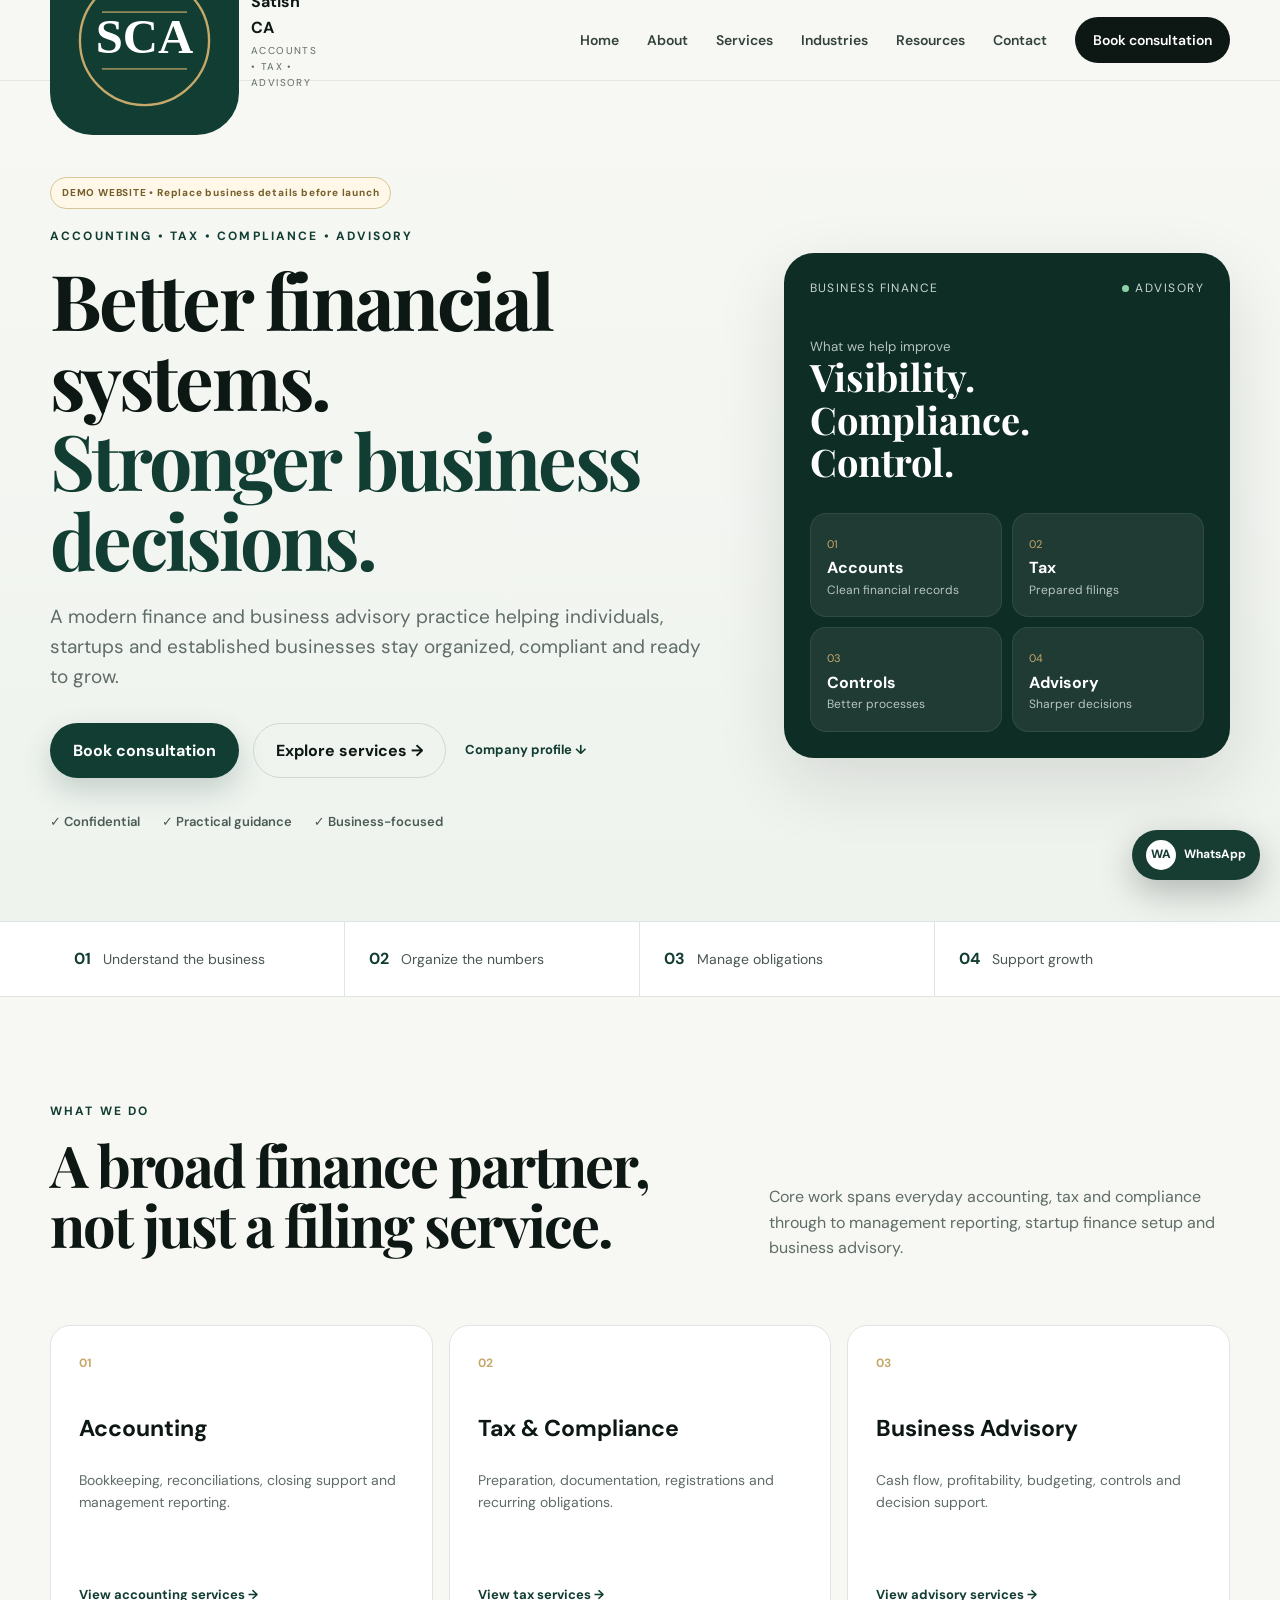
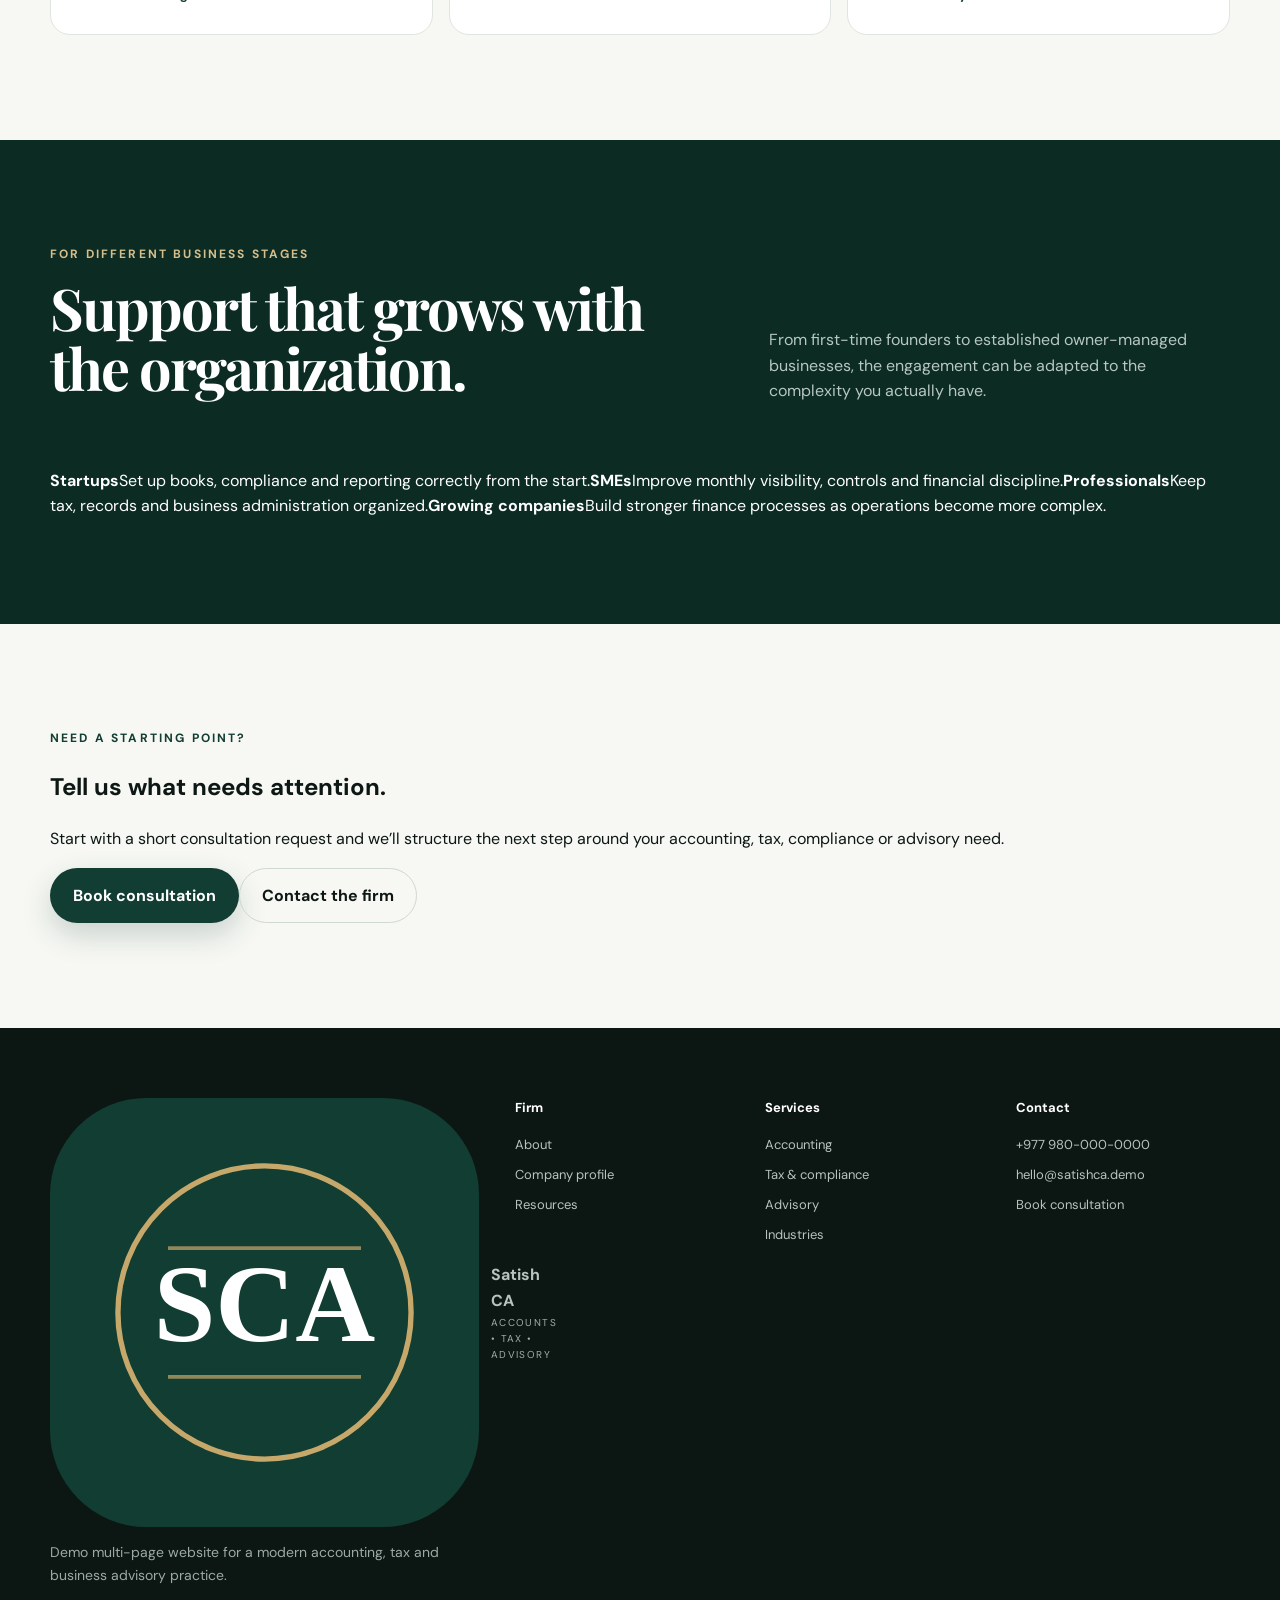
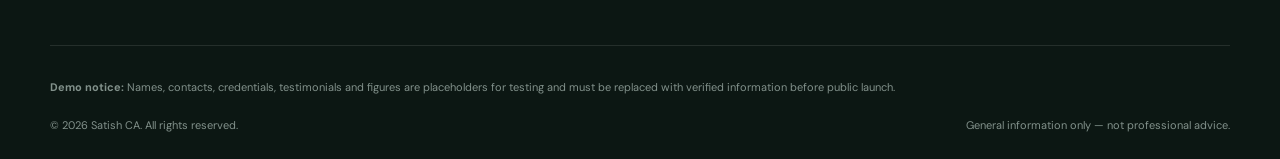
==== commit 04dd08bd: "Convert homepage to general multi-page firm overview" ====
--- a/index.html
+++ b/index.html
@@ -1,325 +1,34 @@
 <!doctype html>
-<html lang="en">
-<head>
-  <meta charset="utf-8" />
-  <meta name="viewport" content="width=device-width, initial-scale=1" />
-  <title>Satish CA | Chartered Accountancy & Business Consulting</title>
-  <meta name="description" content="Professional chartered accountancy, tax, compliance, audit support, bookkeeping and business advisory services for individuals, startups and growing businesses." />
-  <meta name="theme-color" content="#0b1f1a" />
-  <meta property="og:title" content="Satish CA | Chartered Accountancy & Business Consulting" />
-  <meta property="og:description" content="Clear financial guidance. Reliable compliance. Better business decisions." />
-  <meta property="og:type" content="website" />
-  <link rel="icon" type="image/svg+xml" href="assets/favicon.svg" />
-  <link rel="shortcut icon" href="assets/favicon.svg" />
-  <link rel="preconnect" href="https://fonts.googleapis.com" />
-  <link rel="preconnect" href="https://fonts.gstatic.com" crossorigin />
-  <link href="https://fonts.googleapis.com/css2?family=DM+Sans:wght@400;500;600;700&family=Playfair+Display:wght@600;700&display=swap" rel="stylesheet" />
-  <link rel="stylesheet" href="styles.css" />
-</head>
-<body>
-  <a class="skip-link" href="#main">Skip to content</a>
-  <header class="site-header" id="top">
-    <div class="container nav-wrap">
-      <a class="brand" href="#top" aria-label="Satish CA home">
-        <span class="brand-mark" aria-hidden="true">S</span>
-        <span><strong>Satish CA</strong><small>Accounts • Tax • Advisory</small></span>
-      </a>
-      <button class="menu-toggle" aria-expanded="false" aria-controls="site-nav" aria-label="Open menu">
-        <span></span><span></span><span></span>
-      </button>
-      <nav id="site-nav" class="site-nav" aria-label="Primary navigation">
-        <a href="#services">Services</a>
-        <a href="#approach">Approach</a>
-        <a href="#profile">Profile</a>
-        <a href="#results">Results</a>
-        <a href="#faq">FAQ</a>
-        <a class="nav-cta" href="#booking">Book a consultation</a>
-      </nav>
-    </div>
-  </header>
-
-  <main id="main">
-    <section class="hero">
-      <div class="hero-glow hero-glow-one"></div>
-      <div class="hero-glow hero-glow-two"></div>
-      <div class="container hero-grid">
-        <div class="hero-copy reveal">
-          <div class="demo-badge">DEMO PROFILE • Replace details before launch</div>\n          <p class="eyebrow">Chartered Accountancy & Business Consulting</p>
-          <h1>Clarity for your finances.<br><em>Confidence for your business.</em></h1>
-          <p class="hero-lead">Practical support for accounting, taxation, compliance, audit readiness and financial decision-making—built around your business, not generic templates.</p>
-          <div class="hero-actions">
-            <a class="btn btn-primary" href="#booking">Book a consultation</a>
-            <a class="btn btn-ghost" href="#services">Explore services <span aria-hidden="true">→</span></a>
-            <a class="btn btn-text" href="company-profile.html" download="Satish-CA-Company-Profile.html">Download profile ↓</a>
-          </div>
-          <div class="trust-row" aria-label="Service benefits">
-            <span>✓ Confidential</span>
-            <span>✓ Responsive</span>
-            <span>✓ Business-focused</span>
-          </div>
-        </div>
-        <aside class="hero-card reveal" aria-label="Consulting overview">
-          <div class="hero-card-top">
-            <span>Financial health</span>
-            <span class="status"><i></i>Consulting</span>
-          </div>
-          <div class="metric">
-            <small>Focus</small>
-            <strong>Control. Compliance.<br>Growth.</strong>
-          </div>
-          <div class="mini-grid">
-            <div><span class="mini-icon">01</span><strong>Tax</strong><small>Plan with confidence</small></div>
-            <div><span class="mini-icon">02</span><strong>Accounts</strong><small>Know your numbers</small></div>
-            <div><span class="mini-icon">03</span><strong>Compliance</strong><small>Stay prepared</small></div>
-            <div><span class="mini-icon">04</span><strong>Advisory</strong><small>Decide better</small></div>
-          </div>
-          <div class="card-note">A modern, practical approach to finance for businesses that want fewer surprises and better visibility.</div>
-        </aside>
-      </div>
-    </section>
-
-    <section class="proof-strip">
-      <div class="container proof-grid">
-        <div><strong>01</strong><span>Understand the business</span></div>
-        <div><strong>02</strong><span>Organize the numbers</span></div>
-        <div><strong>03</strong><span>Reduce compliance risk</span></div>
-        <div><strong>04</strong><span>Support better decisions</span></div>
-      </div>
-    </section>
-
-    <section class="section" id="services">
-      <div class="container">
-        <div class="section-head reveal">
-          <div><p class="eyebrow">Core services</p><h2>Finance support that works<br>in the real world.</h2></div>
-          <p>From routine accounting to high-value advisory, services are structured to make your financial position easier to understand and manage.</p>
-        </div>
-        <div class="service-grid">
-          <article class="service-card reveal"><span>01</span><h3>Accounting & Bookkeeping</h3><p>Organized records, reconciliations, financial statements, management reporting and clean books you can rely on.</p><a href="#contact">Discuss accounting →</a></article>
-          <article class="service-card reveal"><span>02</span><h3>Tax Planning & Filing</h3><p>Support for tax preparation, filing readiness, documentation and practical planning to avoid preventable surprises.</p><a href="#contact">Discuss tax →</a></article>
-          <article class="service-card reveal"><span>03</span><h3>Compliance & Registration</h3><p>Guidance for statutory requirements, registrations, renewals, documentation and recurring compliance responsibilities.</p><a href="#contact">Discuss compliance →</a></article>
-          <article class="service-card reveal"><span>04</span><h3>Audit & Assurance Support</h3><p>Prepare schedules, records, reconciliations and documentation so reviews and audits move with less friction.</p><a href="#contact">Discuss audit support →</a></article>
-          <article class="service-card reveal"><span>05</span><h3>Business Advisory</h3><p>Cash-flow thinking, budgeting, profitability review, internal controls and financial insights for better decisions.</p><a href="#contact">Discuss advisory →</a></article>
-          <article class="service-card reveal"><span>06</span><h3>Startup & SME Support</h3><p>Build a practical finance foundation from day one—books, controls, reporting routines and compliance processes.</p><a href="#contact">Discuss your business →</a></article>
-        </div>
-      </div>
-    </section>
-
-    <section class="section section-dark" id="approach">
-      <div class="container">
-        <div class="section-head light reveal">
-          <div><p class="eyebrow">How we work</p><h2>Simple process.<br>Serious attention to detail.</h2></div>
-          <p>Good consulting starts with context. The process keeps communication clear and gives every engagement a defined next step.</p>
-        </div>
-        <div class="process-grid">
-          <article class="process-card reveal"><b>01</b><h3>Discovery</h3><p>We understand your current setup, priorities, risks and deadlines.</p></article>
-          <article class="process-card reveal"><b>02</b><h3>Review</h3><p>We examine the information that matters and identify gaps or opportunities.</p></article>
-          <article class="process-card reveal"><b>03</b><h3>Action plan</h3><p>You receive clear priorities, required documents and an agreed way forward.</p></article>
-          <article class="process-card reveal"><b>04</b><h3>Ongoing support</h3><p>Stay on top of reporting, compliance and decisions as the business evolves.</p></article>
-        </div>
-      </div>
-    </section>
-
-
-    <section class="section profile-showcase" id="profile">
-      <div class="container consultant-grid">
-        <div class="consultant-photo reveal">
-          <img src="assets/consultant-placeholder.svg" alt="Demo consultant photo placeholder" />
-          <span class="photo-label">Demo photo • replace later</span>
-        </div>
-        <div class="consultant-content reveal">
-          <p class="eyebrow">Meet your consultant</p>
-          <h2>Satish Sharma <sup>CA</sup></h2>
-          <p class="consultant-role">Chartered Accountant & Business Consultant</p>
-          <p>Helping business owners build cleaner financial systems, stay prepared for compliance obligations and make decisions with better visibility into cash flow, profitability and risk.</p>
-          <div class="credential-grid">
-            <div><small>Specialization</small><strong>Tax, accounting & SME advisory</strong></div>
-            <div><small>Consultation</small><strong>In-person & remote</strong></div>
-            <div><small>Practice base</small><strong>Kathmandu, Nepal</strong></div>
-            <div><small>Availability</small><strong>Sun–Fri • 9:30–18:00</strong></div>
-          </div>
-          <div class="profile-actions">
-            <a class="btn btn-primary" href="#booking">Book appointment</a>
-            <a class="btn btn-ghost" href="company-profile.html" target="_blank" rel="noopener">View company profile</a>
-          </div>
-          <p class="demo-inline">Demo identity and credentials for layout testing only.</p>
-        </div>
-        <div class="consultant-logo reveal">
-          <img src="assets/logo.svg" alt="Satish CA demo logo" />
-          <strong>Satish CA</strong>
-          <span>Accounts • Tax • Advisory</span>
-          <small>Demo brand mark</small>
-        </div>
-      </div>
-    </section>
-
-    <section class="section" id="about">
-      <div class="container about-grid">
-        <div class="about-panel reveal">
-          <p class="eyebrow">Consulting philosophy</p>
-          <h2>Numbers should help you act—not leave you guessing.</h2>
-          <p>Financial work is most valuable when it turns complexity into decisions. The goal is to make reporting understandable, compliance manageable and business choices better informed.</p>
-          <div class="quote">“Clear advice, clean records and dependable follow-through are the standard—not the extra.”</div>
-        </div>
-        <div class="about-list reveal">
-          <div><span>01</span><div><h3>Plain-language guidance</h3><p>Complex financial topics explained in a way you can use.</p></div></div>
-          <div><span>02</span><div><h3>Structured documentation</h3><p>Better organization means fewer delays, missed details and repeat work.</p></div></div>
-          <div><span>03</span><div><h3>Decision-oriented reporting</h3><p>Focus on what the numbers mean for cash, risk, profitability and growth.</p></div></div>
-          <div><span>04</span><div><h3>Confidential by design</h3><p>Professional care for sensitive financial and business information.</p></div></div>
-        </div>
-      </div>
-    </section>
-
-
-    <section class="section results-section" id="results">
-      <div class="container">
-        <div class="section-head reveal">
-          <div><p class="eyebrow">Sample impact</p><h2>Show outcomes, not just services.</h2></div>
-          <p>These figures and testimonials are demo content to show the final layout. Replace them with verified client outcomes before launch.</p>
-        </div>
-        <div class="stats-grid reveal">
-          <article><strong>120+</strong><span>Demo engagements supported</span></article>
-          <article><strong>98%</strong><span>Demo on-time filing target</span></article>
-          <article><strong>35%</strong><span>Demo reporting-time reduction</span></article>
-          <article><strong>4.9/5</strong><span>Demo client satisfaction</span></article>
-        </div>
-        <div class="testimonial-grid">
-          <blockquote class="testimonial-card reveal">
-            <span class="sample-tag">SAMPLE TESTIMONIAL</span>
-            <p>“The reporting became much easier to understand, and we finally had a clear monthly view of cash flow and compliance priorities.”</p>
-            <footer><strong>Demo Client A</strong><small>Founder • Trading Business</small></footer>
-          </blockquote>
-          <blockquote class="testimonial-card reveal">
-            <span class="sample-tag">SAMPLE TESTIMONIAL</span>
-            <p>“Instead of reacting at the last minute, we now have a structured accounting and tax process with clear responsibilities.”</p>
-            <footer><strong>Demo Client B</strong><small>Director • Service Company</small></footer>
-          </blockquote>
-          <blockquote class="testimonial-card reveal">
-            <span class="sample-tag">SAMPLE TESTIMONIAL</span>
-            <p>“The advice was practical and business-focused. We understood what the numbers meant and what action to take next.”</p>
-            <footer><strong>Demo Client C</strong><small>Owner • SME</small></footer>
-          </blockquote>
-        </div>
-      </div>
-    </section>
-
-    <section class="section industries">
-      <div class="container">
-        <div class="section-head reveal">
-          <div><p class="eyebrow">Who we help</p><h2>Built for owners who need<br>financial clarity.</h2></div>
-          <p>Engagements can be adapted for different operating models, from solo professionals to established small and medium businesses.</p>
-        </div>
-        <div class="pill-grid reveal">
-          <span>Startups</span><span>SMEs</span><span>Professionals</span><span>Retail & Trading</span><span>Service Businesses</span><span>Family Businesses</span><span>Growing Companies</span><span>Individuals</span>
-        </div>
-      </div>
-    </section>
-
-
-    <section class="section booking-section" id="booking">
-      <div class="container booking-grid">
-        <div class="booking-copy reveal">
-          <p class="eyebrow">Appointment booking</p>
-          <h2>Reserve a consultation request in under a minute.</h2>
-          <p>Select a service, preferred date and time. The site prepares a structured WhatsApp booking request so the consultant can confirm availability.</p>
-          <div class="booking-benefits">
-            <span>30-minute discovery consultation</span>
-            <span>In-person or remote</span>
-            <span>WhatsApp confirmation flow</span>
-          </div>
-          <div class="profile-download-card">
-            <img src="assets/logo.svg" alt="" />
-            <div><strong>Company profile</strong><small>Download the demo practice overview.</small></div>
-            <a href="company-profile.html" download="Satish-CA-Company-Profile.html">Download ↓</a>
-          </div>
-        </div>
-        <form class="booking-form reveal" id="booking-form">
-          <div class="field-row">
-            <label>Your name<input name="booking_name" required placeholder="Full name"></label>
-            <label>Phone / WhatsApp<input name="booking_phone" required placeholder="+977..."></label>
-          </div>
-          <label>Consultation type<select name="booking_service"><option>Business advisory</option><option>Tax consultation</option><option>Accounting & bookkeeping</option><option>Compliance review</option><option>Audit preparation</option><option>Startup finance setup</option></select></label>
-          <div class="field-row">
-            <label>Preferred date<input type="date" id="booking-date" name="booking_date" required></label>
-            <label>Preferred time<select name="booking_time"><option>10:00 AM</option><option>11:30 AM</option><option>1:30 PM</option><option>3:00 PM</option><option>4:30 PM</option></select></label>
-          </div>
-          <label>Meeting mode<select name="booking_mode"><option>Video / online</option><option>Office visit</option><option>Phone call</option></select></label>
-          <label>Brief note<textarea name="booking_note" rows="4" placeholder="What would you like to discuss?"></textarea></label>
-          <button class="btn btn-primary btn-wide" type="submit">Continue on WhatsApp</button>
-          <p class="form-note">Demo number is used now. Replace it with the consultant's real WhatsApp number before launch.</p>
-        </form>
-      </div>
-    </section>
-
-    <section class="section faq-section" id="faq">
-      <div class="container faq-grid">
-        <div class="reveal"><p class="eyebrow">FAQ</p><h2>Questions before we start?</h2><p>Here are a few practical answers. For anything specific to your situation, use the consultation form below.</p></div>
-        <div class="accordion reveal">
-          <details><summary>What information should I prepare for the first consultation?</summary><p>Bring the question you want solved plus any relevant financial statements, tax/compliance notices, registration details or internal reports. You can begin with whatever you already have.</p></details>
-          <details><summary>Can you support an existing business with messy records?</summary><p>Yes. The first step is usually a structured review to identify missing records, reconciliation gaps, compliance deadlines and the right cleanup sequence.</p></details>
-          <details><summary>Do you work with startups and small businesses?</summary><p>Yes. Early-stage businesses often benefit most from getting bookkeeping, reporting routines, controls and compliance organized before complexity grows.</p></details>
-          <details><summary>Can the engagement be ongoing?</summary><p>Yes. Depending on your needs, support can be project-based or structured as recurring accounting, reporting, compliance and advisory work.</p></details>
-        </div>
-      </div>
-    </section>
-
-    <section class="contact-section" id="contact">
-      <div class="container contact-grid">
-        <div class="contact-copy reveal">
-          <p class="eyebrow">Start a conversation</p>
-          <h2>Tell us what you need help with.</h2>
-          <p>Share a few details and the form will prepare a structured consultation request you can copy and send through your preferred channel.</p>
-          <div class="contact-points">
-            <span>✓ No obligation</span>
-            <span>✓ Clear next steps</span>
-            <span>✓ Confidential discussion</span>
-          </div>
-        </div>
-        <form class="contact-form reveal" id="consultation-form">
-          <div class="field-row">
-            <label>Full name<input required name="name" autocomplete="name" placeholder="Your name" /></label>
-            <label>Business / company<input name="company" autocomplete="organization" placeholder="Company name" /></label>
-          </div>
-          <div class="field-row">
-            <label>Email<input required type="email" name="email" autocomplete="email" placeholder="you@example.com" /></label>
-            <label>Phone<input name="phone" autocomplete="tel" placeholder="+977 / your country code" /></label>
-          </div>
-          <label>Service needed<select name="service"><option>Accounting & bookkeeping</option><option>Tax planning & filing</option><option>Compliance & registration</option><option>Audit support</option><option>Business advisory</option><option>Startup / SME support</option><option>Other</option></select></label>
-          <label>How can we help?<textarea required name="message" rows="5" placeholder="Briefly describe your situation, deadline, or question."></textarea></label>
-          <button class="btn btn-primary btn-wide" type="submit">Prepare consultation request</button>\n          <div class="form-shortcuts"><a href="https://wa.me/9779800000000" target="_blank" rel="noopener">WhatsApp directly</a><a href="mailto:hello@satishca.demo">Email directly</a></div>
-          <p class="form-note">This static website does not send your data to a server. Your request is prepared locally in your browser.</p>
-          <div class="form-result" id="form-result" hidden>
-            <strong>Your request is ready.</strong>
-            <textarea id="request-output" rows="8" readonly></textarea>
-            <div class="result-actions">
-              <button type="button" class="btn btn-ghost" id="copy-request">Copy request</button>
-              <a class="btn btn-primary" id="whatsapp-request" href="#" target="_blank" rel="noopener">Send on WhatsApp</a>
-            </div>
-          </div>
-        </form>
-      </div>
-    </section>
-  </main>
-
-  <a class="floating-whatsapp" id="floating-whatsapp" href="https://wa.me/9779800000000?text=Hello%20Satish%20CA%2C%20I%20would%20like%20to%20book%20a%20consultation." target="_blank" rel="noopener" aria-label="Chat with Satish CA on WhatsApp">
-    <span>WA</span><strong>WhatsApp</strong>
-  </a>
-
-  <footer class="site-footer">
-    <div class="container footer-grid">
-      <div>
-        <a class="brand footer-brand" href="#top"><span class="brand-mark">S</span><span><strong>Satish CA</strong><small>Accounts • Tax • Advisory</small></span></a>
-        <p>Professional chartered accountancy and business consulting support for better financial control and confident decisions.</p>
-      </div>
-      <div><strong>Navigate</strong><a href="#services">Services</a><a href="#profile">Profile</a><a href="#results">Results</a><a href="#booking">Book</a><a href="company-profile.html">Company profile</a></div>
-      <div><strong>Services</strong><a href="#services">Accounting</a><a href="#services">Tax</a><a href="#services">Compliance</a><a href="#services">Advisory</a></div>
-      <div><strong>Contact</strong><a href="tel:+9779800000000">+977 980-000-0000</a><a href="mailto:hello@satishca.demo">hello@satishca.demo</a><a href="#contact">New Baneshwor, Kathmandu</a><a href="#disclaimer">Disclaimer</a></div>
-    </div>
-    <div class="container legal" id="disclaimer">
-      <p><strong>Demo notice:</strong> The consultant name, location and contact details currently shown are placeholder/demo information for website testing and must be replaced before public launch.</p>\n      <p><strong>Professional disclaimer:</strong> Information on this website is general in nature and does not constitute tax, legal, audit, investment or other professional advice. Advice should be based on the facts and applicable laws of each engagement.</p>
-      <p id="privacy"><strong>Privacy:</strong> This website does not intentionally store consultation form submissions. The form prepares text locally in your browser.</p>
-      <div class="legal-bottom"><span>© <span id="year"></span> Satish CA. All rights reserved.</span><a href="#top">Back to top ↑</a></div>
-    </div>
-  </footer>
-  <script src="script.js"></script>
-</body>
-</html>+<html lang="en"><head>
+<meta charset="utf-8"><meta name="viewport" content="width=device-width,initial-scale=1">
+<title>Satish CA | Accounting, Tax & Business Advisory</title><meta name="description" content="A general professional accounting, tax, compliance and business advisory firm website.">
+<meta name="theme-color" content="#0b1f1a">
+<link rel="icon" type="image/svg+xml" href="assets/favicon.svg">
+<link rel="preconnect" href="https://fonts.googleapis.com"><link rel="preconnect" href="https://fonts.gstatic.com" crossorigin>
+<link href="https://fonts.googleapis.com/css2?family=DM+Sans:wght@400;500;600;700&family=Playfair+Display:wght@600;700&display=swap" rel="stylesheet">
+<link rel="stylesheet" href="styles.css"></head><body><a class="skip-link" href="#main">Skip to content</a>
+<header class="site-header"><div class="container nav-wrap">
+<a class="brand" href="index.html"><img class="brand-logo" src="assets/logo.svg" alt=""><span><strong>Satish CA</strong><small>Accounts • Tax • Advisory</small></span></a>
+<button class="menu-toggle" aria-expanded="false" aria-controls="site-nav" aria-label="Open menu"><span></span><span></span><span></span></button>
+<nav id="site-nav" class="site-nav" aria-label="Primary navigation">
+<a class="active" href="index.html">Home</a>
+<a  href="about.html">About</a>
+<a  href="services.html">Services</a>
+<a  href="industries.html">Industries</a>
+<a  href="resources.html">Resources</a>
+<a  href="contact.html">Contact</a>
+<a class="nav-cta" href="booking.html">Book consultation</a>
+</nav></div></header><main id="main">
+<section class="hero firm-hero"><div class="container hero-grid"><div class="hero-copy reveal"><div class="demo-badge">DEMO WEBSITE • Replace business details before launch</div><p class="eyebrow">Accounting • Tax • Compliance • Advisory</p><h1>Better financial systems.<br><em>Stronger business decisions.</em></h1><p class="hero-lead">A modern finance and business advisory practice helping individuals, startups and established businesses stay organized, compliant and ready to grow.</p><div class="hero-actions"><a class="btn btn-primary" href="booking.html">Book consultation</a><a class="btn btn-ghost" href="services.html">Explore services →</a><a class="btn btn-text" href="company-profile.html">Company profile ↓</a></div><div class="trust-row"><span>✓ Confidential</span><span>✓ Practical guidance</span><span>✓ Business-focused</span></div></div>
+<aside class="hero-card reveal"><div class="hero-card-top"><span>Business finance</span><span class="status"><i></i>Advisory</span></div><div class="metric"><small>What we help improve</small><strong>Visibility.<br>Compliance.<br>Control.</strong></div><div class="mini-grid"><div><span class="mini-icon">01</span><strong>Accounts</strong><small>Clean financial records</small></div><div><span class="mini-icon">02</span><strong>Tax</strong><small>Prepared filings</small></div><div><span class="mini-icon">03</span><strong>Controls</strong><small>Better processes</small></div><div><span class="mini-icon">04</span><strong>Advisory</strong><small>Sharper decisions</small></div></div></aside></div></section>
+<section class="proof-strip"><div class="container proof-grid"><div><strong>01</strong><span>Understand the business</span></div><div><strong>02</strong><span>Organize the numbers</span></div><div><strong>03</strong><span>Manage obligations</span></div><div><strong>04</strong><span>Support growth</span></div></div></section>
+<section class="section"><div class="container"><div class="section-head reveal"><div><p class="eyebrow">What we do</p><h2>A broad finance partner, not just a filing service.</h2></div><p>Core work spans everyday accounting, tax and compliance through to management reporting, startup finance setup and business advisory.</p></div><div class="service-grid"><article class="service-card reveal"><span>01</span><h3>Accounting</h3><p>Bookkeeping, reconciliations, closing support and management reporting.</p><a href="services.html">View accounting services →</a></article><article class="service-card reveal"><span>02</span><h3>Tax & Compliance</h3><p>Preparation, documentation, registrations and recurring obligations.</p><a href="services.html">View tax services →</a></article><article class="service-card reveal"><span>03</span><h3>Business Advisory</h3><p>Cash flow, profitability, budgeting, controls and decision support.</p><a href="services.html">View advisory services →</a></article></div></div></section>
+<section class="section section-dark"><div class="container"><div class="section-head light reveal"><div><p class="eyebrow">For different business stages</p><h2>Support that grows with the organization.</h2></div><p>From first-time founders to established owner-managed businesses, the engagement can be adapted to the complexity you actually have.</p></div><div class="audience-grid"><a href="industries.html"><strong>Startups</strong><span>Set up books, compliance and reporting correctly from the start.</span></a><a href="industries.html"><strong>SMEs</strong><span>Improve monthly visibility, controls and financial discipline.</span></a><a href="industries.html"><strong>Professionals</strong><span>Keep tax, records and business administration organized.</span></a><a href="industries.html"><strong>Growing companies</strong><span>Build stronger finance processes as operations become more complex.</span></a></div></div></section>
+<section class="section"><div class="container cta-panel reveal"><div><p class="eyebrow">Need a starting point?</p><h2>Tell us what needs attention.</h2><p>Start with a short consultation request and we’ll structure the next step around your accounting, tax, compliance or advisory need.</p></div><div><a class="btn btn-primary" href="booking.html">Book consultation</a><a class="btn btn-ghost" href="contact.html">Contact the firm</a></div></div></section>
+</main><a class="floating-whatsapp" href="https://wa.me/9779800000000?text=Hello%20Satish%20CA%2C%20I%20would%20like%20to%20discuss%20a%20consultation." target="_blank" rel="noopener"><span>WA</span><strong>WhatsApp</strong></a>
+<footer class="site-footer"><div class="container footer-grid">
+<div><a class="brand footer-brand" href="index.html"><img class="brand-logo" src="assets/logo.svg" alt=""><span><strong>Satish CA</strong><small>Accounts • Tax • Advisory</small></span></a><p>Demo multi-page website for a modern accounting, tax and business advisory practice.</p></div>
+<div><strong>Firm</strong><a href="about.html">About</a><a href="company-profile.html">Company profile</a><a href="resources.html">Resources</a></div>
+<div><strong>Services</strong><a href="services.html">Accounting</a><a href="services.html">Tax & compliance</a><a href="services.html">Advisory</a><a href="industries.html">Industries</a></div>
+<div><strong>Contact</strong><a href="tel:+9779800000000">+977 980-000-0000</a><a href="mailto:hello@satishca.demo">hello@satishca.demo</a><a href="booking.html">Book consultation</a></div>
+</div><div class="container legal"><p><strong>Demo notice:</strong> Names, contacts, credentials, testimonials and figures are placeholders for testing and must be replaced with verified information before public launch.</p><div class="legal-bottom"><span>© <span id="year"></span> Satish CA. All rights reserved.</span><span>General information only — not professional advice.</span></div></div></footer><script src="script.js"></script></body></html>
